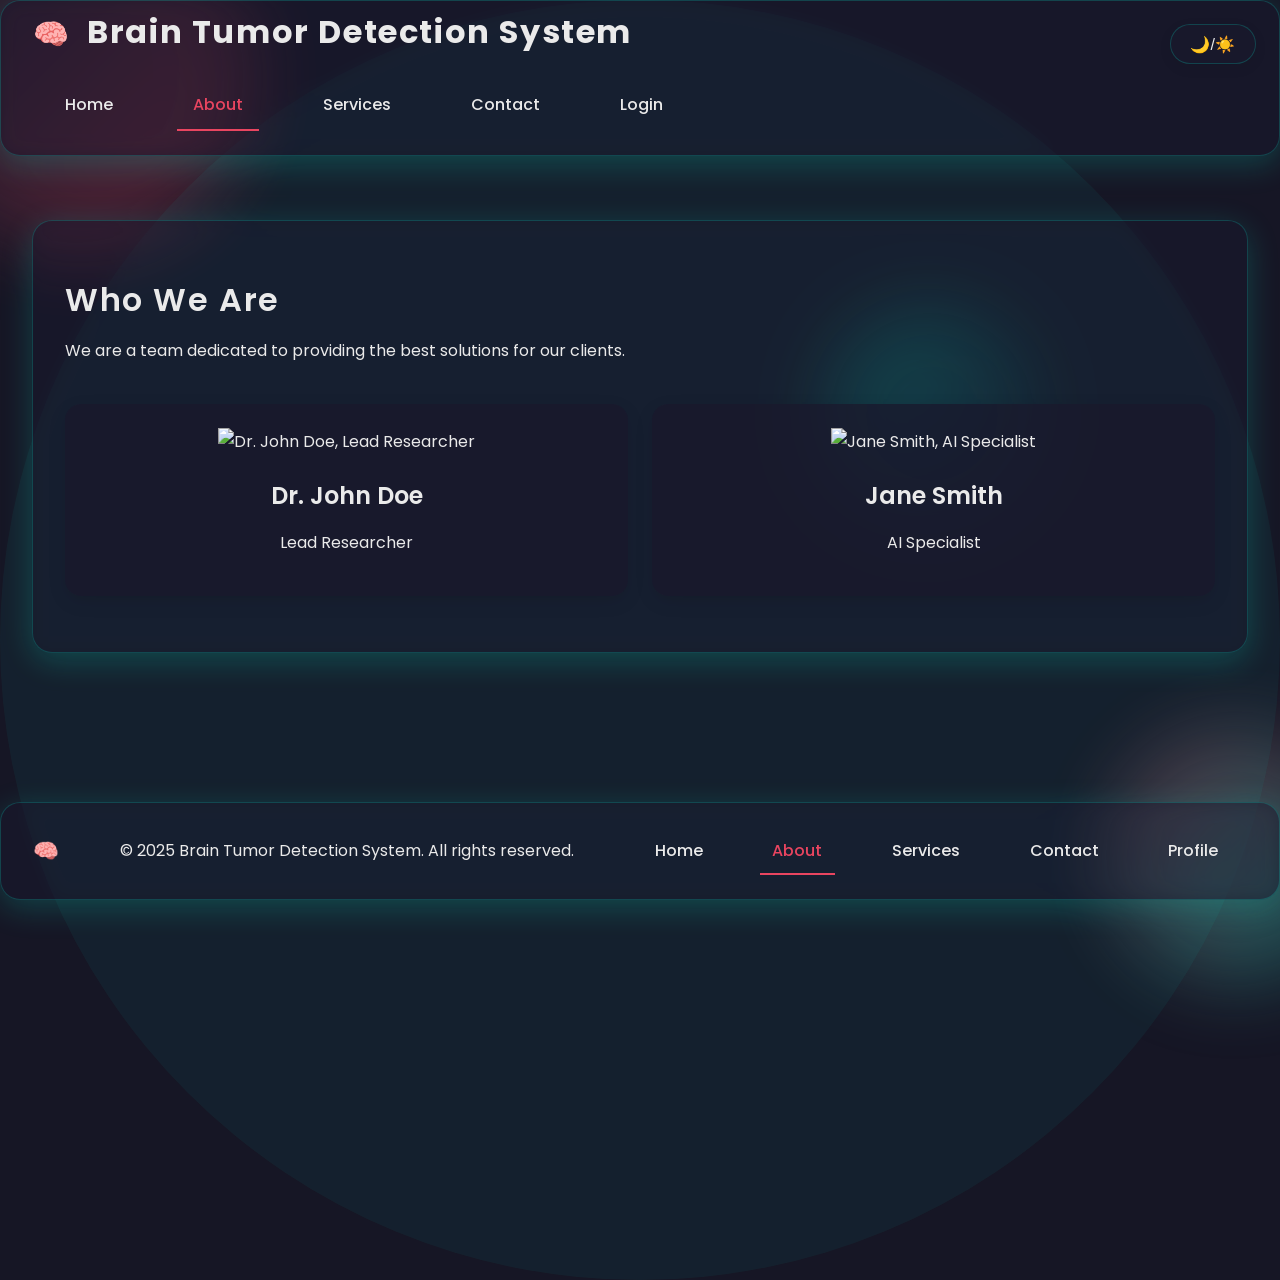
==== frontend/about.html @ e568e29d "Refactor HTML meta tags for consistency and update styles for improved UI/UX" ====
<!DOCTYPE html>
<html lang="en">
<head>
    <meta charset="UTF-8">
    <meta name="theme-color" content="#161625">
    <meta name="viewport" content="width=device-width, initial-scale=1.0">
    <link rel="preconnect" href="https://fonts.googleapis.com">
    <link rel="preconnect" href="https://fonts.gstatic.com" crossorigin>
    <link href="https://fonts.googleapis.com/css2?family=Poppins:wght@300;400;500;600;700&display=swap" rel="stylesheet">
    <title>About Us</title>
    <link rel="stylesheet" href="styles.css">
    <script src="script.js" defer></script>
</head>
<body class="animated-bg">
    <div class="bg-blob bg-blob1"></div>
    <div class="bg-blob bg-blob2"></div>
    <div class="bg-blob bg-blob3"></div>
    <button class="theme-switch" onclick="toggleTheme()" aria-label="Toggle dark/light mode">🌙/☀️</button>
    <svg class="decorative-svg decorative-svg-about" viewBox="0 0 180 180" aria-hidden="true"><circle fill="#007BFF" fill-opacity="0.12" cx="90" cy="90" r="90"/></svg>
    <header class="main-header glass-card">
        <div class="header-content">
            <h1><span class="logo-icon" aria-label="logo">🧠</span> Brain Tumor Detection System</h1>
            <nav class="main-nav" aria-label="Main navigation">
                <a href="index.html">Home</a>
                <a href="about.html" class="active">About</a>
                <a href="services.html">Services</a>
                <a href="contact.html">Contact</a>
                <a href="login.html">Login</a>
            </nav>
        </div>
    </header>
    <main>
        <section class="about-section glass-card" id="about">
            <h2>Who We Are</h2>
            <p>We are a team dedicated to providing the best solutions for our clients.</p>
            <div class="team">
                <div class="card">
                    <img src="https://images.unsplash.com/photo-1511367461989-f85a21fda167?auto=format&fit=facearea&w=150&h=150&q=80" alt="Dr. John Doe, Lead Researcher">
                    <h3>Dr. John Doe</h3>
                    <p>Lead Researcher</p>
                </div>
                <div class="card">
                    <img src="https://images.unsplash.com/photo-1508214751196-bcfd4ca60f91?auto=format&fit=facearea&w=150&h=150&q=80" alt="Jane Smith, AI Specialist">
                    <h3>Jane Smith</h3>
                    <p>AI Specialist</p>
                </div>
            </div>
        </section>
    </main>
    <footer class="main-footer glass-card">
        <div class="footer-content">
            <span class="footer-logo" aria-label="logo">🧠</span>
            <span>&copy; 2025 Brain Tumor Detection System. All rights reserved.</span>
            <nav class="footer-nav" aria-label="Footer navigation">
                <a href="index.html">Home</a>
                <a href="about.html" class="active">About</a>
                <a href="services.html">Services</a>
                <a href="contact.html">Contact</a>
                <a href="profile.html">Profile</a>
            </nav>
        </div>
    </footer>
</body>
</html>
---- frontend/styles.css ----
@import url('https://fonts.googleapis.com/css2?family=Poppins:wght@300;400;500;600;700&display=swap');

/* Modern Color Scheme */
:root {
    /* Dark Theme */
    --primary-color-dark: #1A1A2E; /* Deep, dark blue */
    --secondary-color-dark: #E94560; /* Vibrant pink/red */
    --accent-color-dark: #00F5D4; /* Bright turquoise/cyan */
    --background-color-dark: #161625; /* Slightly lighter dark blue */
    --text-color-dark: #EAEAEA; /* Soft white */
    --card-bg-dark: rgba(26, 26, 46, 0.8);
    --glass-bg-dark: rgba(26, 26, 46, 0.6);
    --glass-border-dark: rgba(0, 245, 212, 0.2);
    --hover-color-dark: #F87272; /* Lighter pink for hover */

    /* Light Theme */
    --primary-color-light: #FFFFFF;
    --secondary-color-light: #E94560; /* Vibrant pink/red (from dark theme) */
    --accent-color-light: #4A90E2; /* Friendly blue */
    --background-color-light: #F0F2F5; /* Cool light gray */
    --text-color-light: #333333; /* Dark gray for text */
    --card-bg-light: rgba(255, 255, 255, 0.9);
    --glass-bg-light: rgba(240, 242, 245, 0.75);
    --glass-border-light: rgba(74, 144, 226, 0.3);
    --hover-color-light: #F87272; /* Lighter pink for hover */

    /* Global */
    --font-family: 'Poppins', Arial, sans-serif;
    --line-height-base: 1.7;
    --letter-spacing-heading: 0.05em;

    /* Apply Dark Theme by Default */
    --primary-color: var(--primary-color-dark);
    --secondary-color: var(--secondary-color-dark);
    --accent-color: var(--accent-color-dark);
    --background-color: var(--background-color-dark);
    --text-color: var(--text-color-dark);
    --text-color-muted: #909db0; /* Muted text for placeholders, etc. */
    --card-bg: var(--card-bg-dark);
    --glass-bg: var(--glass-bg-dark);
    --glass-border: var(--glass-border-dark);
    --hover-color: var(--hover-color-dark);
}

:root.light-theme {
    --primary-color: var(--primary-color-light);
    --secondary-color: var(--secondary-color-light);
    --accent-color: var(--accent-color-light);
    --background-color: var(--background-color-light);
    --text-color: var(--text-color-light);
    --text-color-muted: #5a677a; /* Muted text for light theme */
    --card-bg: var(--card-bg-light);
    --glass-bg: var(--glass-bg-light);
    --glass-border: var(--glass-border-light);
    --hover-color: var(--hover-color-light);
}

body.theme-toggle {
    transition: background-color 0.3s, color 0.3s;
}

/* General Styles */
body {
    font-family: var(--font-family);
    margin: 0;
    padding: 0;
    background-color: var(--background-color);
    color: var(--text-color);
    line-height: var(--line-height-base);
    font-size: 16px; /* Base font size */
    --global-spacing-unit: 1rem; /* Base unit for spacing */
    animation: fadeInPage 0.8s ease-out forwards;
    display: flex;
    flex-direction: column;
    height: 100vh;
    overflow: hidden;
}

@keyframes fadeInPage {
    from { opacity: 0; transform: translateY(-10px); }
    to { opacity: 1; transform: translateY(0); }
}

/* Typographic Scale */
h1, .h1 {
    font-size: 2.5rem; /* Was 2rem or 2.5rem */
    font-weight: 700;
    letter-spacing: var(--letter-spacing-heading);
    margin-bottom: 1rem;
    line-height: 1.2;
}

h2, .h2 {
    font-size: 2rem; /* Was 1.5rem in media query */
    font-weight: 600;
    letter-spacing: var(--letter-spacing-heading);
    margin-bottom: 0.75rem;
    line-height: 1.3;
}

h3, .h3 {
    font-size: 1.5rem;
    font-weight: 600;
    margin-bottom: 0.5rem;
    line-height: 1.4;
}

p, .p {
    font-size: 1rem;
    margin-bottom: 1rem;
}

a, .a {
    color: var(--secondary-color);
    text-decoration: none;
    transition: color 0.3s ease;
}

a:hover, .a:hover {
    color: var(--accent-color);
}


header {
    background-color: transparent; /* Make header transparent, rely on main-header */
    color: var(--text-color);
    padding: 0; /* Remove padding, handled by main-header */
    text-align: center;
    box-shadow: none; /* Remove shadow, handled by main-header */
}

header h1 { /* This might be for old header structure, review if needed */
    margin: 0;
    font-size: 2rem; /* Adjusted in h1 styles */
}

nav { /* This might be for old nav structure, review if needed */
    margin: 1rem 0;
}

nav a { /* This might be for old nav structure, review if needed */
    color: var(--text-color); /* Will be overridden by .main-nav a */
    text-decoration: none;
    margin: 0 1rem;
    font-weight: bold; /* Adjusted in .main-nav a */
    transition: color 0.3s;
}

nav a:hover { /* This might be for old nav structure, review if needed */
    color: var(--secondary-color); /* Will be overridden by .main-nav a:hover */
}

main {
    flex-grow: 1;
    overflow-y: auto;
    padding: calc(var(--global-spacing-unit) * 2);
    max-width: 1300px;
    margin: 0 auto;
    width: 100%;
    box-sizing: border-box;
    -ms-overflow-style: none;  /* IE and Edge */
    scrollbar-width: none;  /* Firefox */
}

main::-webkit-scrollbar {
    display: none;
}

footer {
    background-color: transparent; /* Make footer transparent, rely on main-footer */
    color: var(--text-color);
    text-align: center;
    padding: 0; /* Remove padding, handled by main-footer */
    position: relative;
    bottom: 0;
    width: 100%;
}

/* Responsive Layout - Typographic Adjustments & More */
@media (max-width: 768px) {
    h1, .h1 {
        font-size: 2rem; /* Base h1 for tablets/general small screens */
    }
    h2, .h2 {
        font-size: 1.75rem; /* Base h2 for tablets */
    }
    h3, .h3 {
        font-size: 1.375rem; /* Base h3 for tablets */
    }
    main {
        padding: calc(var(--global-spacing-unit) * 1.5); /* Adjusted mobile padding */
    }
    nav a { /* Old nav, if any */
        margin: 0 0.5rem;
    }

    /* Header and Nav */
    .main-header .header-content {
        flex-direction: column; /* Stack logo/title and nav */
        align-items: center; /* Center items */
        gap: var(--global-spacing-unit);
    }
    .main-nav {
        width: 100%;
        justify-content: center; /* Center nav items */
        gap: var(--global-spacing-unit) * 0.5; /* Smaller gap for nav items */
    }
    .main-nav a {
        padding: 0.7rem 1rem; /* Ensure good touch targets */
    }

    /* Features Section - 2 columns for tablets */
    .features .feature {
        flex-basis: calc(50% - (var(--global-spacing-unit) * 1.5)); /* 2 columns, accounting for gap */
        min-width: 0; /* Reset min-width if previously set */
    }

    /* Footer */
    .main-footer .footer-content {
        flex-direction: column; /* Stack logo/text and nav */
        align-items: center; /* Center items */
        gap: var(--global-spacing-unit);
    }
    .footer-nav {
        width: 100%;
        justify-content: center; /* Center nav items */
        gap: var(--global-spacing-unit) * 0.5;
    }
     .footer-nav a {
        padding: 0.5rem 0.8rem; /* Ensure good touch targets */
    }

    /* Team section cards - already stack at 768px due to flex properties, this is fine */
    /* Glass card padding already adjusted in this query */
}

/* Smaller Mobile Breakpoint */
@media (max-width: 520px) {
    .main-header .header-content h1 { /* Site title */
        font-size: 1.5rem; /* Smaller site title */
        text-align: center;
    }
     .main-header .header-content .logo-icon {
        font-size: 1.6rem;
        margin-right: 0.3rem;
    }
    .main-nav a {
        padding: 0.6rem 0.8rem; /* Adjust padding for very small screens */
        font-size: 0.9rem; /* Slightly smaller font for nav links */
    }

    .hero-section h1 {
        font-size: 1.8rem; /* Adjust hero title */
    }
    .hero-section p {
        font-size: 0.95rem; /* Adjust hero paragraph */
    }
    .hero-section .cta-button {
        padding: 10px 18px;
        font-size: 0.9rem;
    }

    /* Features Section - 1 column for mobile */
    .features .feature {
        flex-basis: 100%; /* Single column */
    }
    .feature p { /* Feature card paragraph text */
        font-size: 0.9rem;
    }


    /* Form Group - already handles stacking via flex-direction: column by default */
    /* and min-width: 576px for row. This breakpoint is smaller than 576px, so stacking is active. */
    /* We can ensure labels are fully on top if not already */
    .form-group label {
        min-width: auto; /* Reset min-width from wider screens */
        text-align: left; /* Align label to the left */
        margin-right: 0; /* Remove right margin */
        margin-bottom: calc(var(--global-spacing-unit) * 0.3); /* Space between label and input */
    }
    .form-group input, .form-group textarea {
        width: 100%; /* Ensure inputs take full width */
    }


    /* Profile Page */
    .profile-settings .setting-item,
    .team .card { /* If team card structure is similar or needs stacking */
        flex-direction: column; /* Stack items in setting or team cards */
        align-items: flex-start; /* Align items to the start */
        gap: calc(var(--global-spacing-unit) * 0.5);
    }
    .profile-settings .setting-item .control-placeholder {
        margin-top: calc(var(--global-spacing-unit) * 0.5);
        text-align: left; /* Align placeholder text to left */
        width: 100%; /* Allow placeholder to take full width if needed */
    }
    .profile-settings button[disabled] { /* Ensure button is full width or appropriately styled */
        width: 100%;
    }
    .avatar-placeholder {
        width: 100px;
        height: 100px;
        font-size: 3rem;
    }
    .user-info h2 {
        font-size: 1.3rem;
    }

    /* Dashboard Page */
    .image-upload-area {
        padding: var(--global-spacing-unit);
    }
    .image-upload-area .upload-icon {
        font-size: 2.5rem;
    }
    .image-upload-area p {
        font-size: 0.9rem; /* Smaller text in drop zone */
    }
    .image-upload-area .browse-button {
        padding: 0.5rem 1rem;
        font-size: 0.85rem;
    }
    #dashboard h1 { /* Dashboard title */
        font-size: 1.8rem;
    }

    /* General Card Padding */
    .glass-card, .card { /* Reduce padding for all cards on very small screens */
        padding: var(--global-spacing-unit);
    }
}

/* Buttons */
button, .cta-button {
    background-color: var(--secondary-color);
    color: var(--primary-color-light); /* Text color for buttons, assuming light text on dark/accent bg */
    padding: 12px 24px; /* Increased padding */
    border: none;
    border-radius: 8px; /* Slightly more rounded */
    cursor: pointer;
    font-size: 1rem;
    font-weight: 600; /* Poppins regular is 400, medium 500, semibold 600 */
    letter-spacing: 0.025em; /* Adjusted letter spacing */
    transition: background-color 0.3s, transform 0.2s;
    box-shadow: 0 4px 15px rgba(0,0,0,0.1); /* Softer shadow */
    position: relative;
    overflow: hidden;
}

/* Removing the old ::after shine effect for now, can be redesigned if needed */
/*
.cta-button::after, button::after {
    content: '';
    position: absolute;
    left: -75%;
    top: 0;
    width: 50%;
    height: 100%;
    background: linear-gradient(120deg, rgba(255,255,255,0.3), rgba(255,255,255,0));
    transform: skewX(-20deg);
    transition: left 0.5s;
}

.cta-button:hover::after, button:hover::after {
    left: 120%;
}
*/

button:hover, .cta-button:hover {
    background-color: var(--hover-color); /* Use new hover variable */
    color: var(--text-color-dark); /* Ensure text is readable on hover */
    transform: translateY(-3px) scale(1.03); /* Enhanced lift and slight scale */
    box-shadow: 0 6px 20px rgba(0,0,0,0.12); /* More noticeable shadow */
}

button:active, .cta-button:active {
    transform: translateY(-1px) scale(0.98); /* Press down effect with slight shrink */
    box-shadow: 0 2px 10px rgba(0,0,0,0.15); /* Adjusted shadow for active state */
    background-color: var(--secondary-color); /* Ensure it doesn't stay in hover-color */
}


/* Cards */
.card {
    background-color: var(--card-bg);
    border-radius: 12px; /* Slightly more rounded */
    box-shadow: 0 6px 12px rgba(0, 0, 0, 0.1); /* Adjusted shadow */
    padding: calc(var(--global-spacing-unit) * 1.5); /* Use spacing unit */
    margin: calc(var(--global-spacing-unit) * 1.5) 0; /* Use spacing unit */
    transition: transform 0.3s ease, box-shadow 0.3s ease;
    color: var(--text-color);
}

.card:hover {
    transform: translateY(-8px); /* Slightly less lift */
    box-shadow: 0 10px 20px rgba(0, 0, 0, 0.15); /* Enhanced shadow on hover */
}

/* Advanced Glassmorphism Card */
.glass-card {
    background: var(--glass-bg);
    box-shadow: 0 8px 32px 0 var(--glass-border); /* Use variable for shadow color consistency */
    backdrop-filter: blur(10px); /* Increased blur */
    -webkit-backdrop-filter: blur(10px);
    border-radius: 20px; /* Keep rounded */
    border: 1px solid var(--glass-border);
    padding: calc(var(--global-spacing-unit) * 2); /* Use spacing unit */
    margin: calc(var(--global-spacing-unit) * 2) 0; /* Use spacing unit */
    transition: transform 0.3s ease, box-shadow 0.3s ease;
}

.glass-card:hover {
    transform: translateY(-8px) scale(1.01); /* Slightly less scale */
    box-shadow: 0 12px 40px 0 var(--glass-border); /* Enhanced shadow on hover */
}

/* Forms */
form {
    display: flex;
    flex-direction: column;
    gap: 1.25rem; /* Increased gap */
}

form input, form textarea { /* Combined input and textarea */
    padding: 0.9rem 1rem; /* Adjusted padding */
    border: 1px solid var(--glass-border); /* Use glass border for consistency */
    border-radius: 8px; /* Consistent border-radius */
    font-size: 1rem;
    background-color: var(--glass-bg); /* Use glass bg for inputs */
    color: var(--text-color);
    font-family: var(--font-family); /* Ensure form elements use Poppins */
}

form input:focus, form textarea:focus {
    outline: none;
    border-color: var(--secondary-color); /* Accent color border */
    box-shadow: 0 0 0 3px rgba(var(--rgb-secondary-color-dark), 0.3); /* Use RGB if secondary is hex, e.g., for #20C997 -> 32, 201, 151 */
    /* Assuming --secondary-color-dark is #20C997, its RGB is 32, 201, 151 */
    /* If you have --secondary-color-dark-rgb: 32, 201, 151; then use: */
    /* box-shadow: 0 0 0 3px rgba(var(--secondary-color-dark-rgb), 0.3); */
    /* For now, I'll use a placeholder if direct RGB from hex is not possible in pure CSS vars for rgba() alpha */
    /* Let's use a slightly desaturated version of secondary or a fixed color for simplicity if above is an issue */
    box-shadow: 0 0 8px rgba(32, 201, 151, 0.3); /* Teal glow */
}

form button { /* Style form buttons like other buttons */
    background-color: var(--secondary-color);
    color: var(--primary-color-light);
    font-weight: 600;
    padding: 12px 24px;
    border: none;
    border-radius: 8px;
    cursor: pointer;
    transition: background-color 0.3s, transform 0.2s;
}

form button:hover {
    background-color: var(--hover-color);
    color: var(--text-color-dark);
    transform: translateY(-2px);
}

/* Align form-group label and input horizontally */
.form-group {
    display: flex;
    flex-direction: column; /* Stack label and input on small screens */
    align-items: flex-start; /* Align items to the start */
    gap: calc(var(--global-spacing-unit) * 0.5); /* Use spacing unit */
}

.form-group label {
    /* min-width: 100px; */ /* Remove fixed width */
    text-align: left; /* Align text to left */
    /* margin-right: 10px; */ /* Remove margin */
    font-weight: 500;
}

.form-group input {
    flex: 1;
    width: 100%; /* Make input take full width */
    box-sizing: border-box; /* Include padding and border in the element's total width and height */
}

@media (min-width: 576px) { /* Apply horizontal layout for larger screens */
    .form-group {
        flex-direction: row;
        align-items: center;
        gap: var(--global-spacing-unit); /* Use spacing unit */
    }

    .form-group label {
        min-width: 120px; /* Adjust as needed */
        text-align: right;
        margin-right: 0; /* Remove as gap property is used */
    }

    .form-group input {
        width: auto; /* Reset width to allow flex to work */
    }
}


/* Hero Section */
.hero-section {
    text-align: center;
    padding: calc(var(--global-spacing-unit) * 3) calc(var(--global-spacing-unit) * 1.5); /* Use spacing unit */
    /* background: linear-gradient(135deg, var(--primary-color), var(--secondary-color)); */ /* Keep or remove if glass is preferred */
    /* color: var(--text-color); */ /* Already set by glass-card if used */
    border-radius: 20px; /* Match glass-card if this is also a glass-card */
}

.hero-section h1 {
    /* font-size: 2.5rem; */ /* Handled by global h1 */
    margin-bottom: 1rem; /* Adjusted margin */
    position: relative;
    z-index: 1;
    display: inline-block;
    padding-bottom: 0.3em;
}

.hero-section h1::after { /* Simpler underline, using accent color */
    content: '';
    display: block;
    width: 70%; /* Wider underline */
    height: 4px;
    background: var(--secondary-color); /* Use secondary for pop */
    border-radius: 2px;
    margin: 0.4em auto 0 auto; /* Adjusted margin */
}

.hero-section p {
    font-size: 1.125rem; /* Slightly adjusted size */
    margin-bottom: 2rem; /* Increased margin */
    max-width: 600px; /* Constrain width for readability */
    margin-left: auto;
    margin-right: auto;
}

/* Features Section */
.features {
    display: flex;
    flex-wrap: wrap;
    justify-content: center; /* Center features */
    gap: calc(var(--global-spacing-unit) * 1.5); /* Use spacing unit */
    z-index: 1;
}

.feature { /* Assuming .feature items are .glass-card or similar */
    flex: 1 1 calc(33.333% - 3rem); /* Adjust basis for gap */
    min-width: 280px; /* Minimum width for features */
    text-align: center;
    /* padding: 20px; */ /* Handled by .glass-card */
    /* background-color: var(--card-bg); */ /* Handled by .glass-card */
    /* border-radius: 10px; */ /* Handled by .glass-card */
    /* box-shadow: 0 4px 8px rgba(0, 0, 0, 0.18); */ /* Handled by .glass-card */
    /* transition: transform 0.3s, background 0.3s, color 0.3s; */ /* Handled by .glass-card */
    /* color: var(--text-color); */ /* Handled by .glass-card */
    /* border: 1px solid var(--glass-border); */ /* Handled by .glass-card */
}

.feature img {
    max-width: 100%;
    height: auto;
    margin-bottom: 1.5rem; /* Adjusted margin */
    border-radius: 10px;
    box-shadow: 0 4px 12px rgba(0,0,0,0.10); /* Slightly enhanced shadow */
}

.feature h2, .feature h3 { /* Ensure heading colors are correct within features */
    color: var(--text-color) !important; /* Override if necessary, or ensure specificity */
    margin-top: 0.5rem;
}

.feature p {
    color: var(--text-color) !important; /* Override if necessary */
    font-size: 0.95rem; /* Slightly smaller text for feature cards */
}

/* Remove redundant styling if .feature elements are always .glass-card */
/*
.features .feature {
    background: var(--glass-bg) !important;
    color: var(--text-color) !important;
    border: 1px solid var(--glass-border) !important;
}

body.light-theme .features .feature {
    background: var(--glass-bg);
    color: var(--text-color);
    border: 1px solid var(--glass-border);
}
*/

/* Animated Gradient Background */
body.animated-bg {
    position: relative;
    background-color: var(--background-color) !important; /* Ensure it uses the new variable */
    transition: background-color 0.3s;
}

.animated-bg .bg-blob {
    position: absolute;
    border-radius: 50%;
    opacity: 0.35; /* Slightly more visible */
    filter: blur(40px); /* More blur */
    animation: blobMove 20s ease-in-out infinite alternate;
    pointer-events: none;
    z-index: -1; /* Ensure blobs are behind content */
}

/* Adjusted blob colors to match new palette */
.bg-blob1 {
    width: 350px; height: 350px;
    background: linear-gradient(135deg, var(--primary-color-dark) 0%, var(--secondary-color-dark) 100%);
    top: -100px; left: -100px;
    animation-delay: 0s;
}
.bg-blob2 {
    width: 250px; height: 250px;
    background: linear-gradient(135deg, var(--secondary-color-dark) 0%, var(--accent-color-dark) 100%);
    bottom: -80px; right: -80px;
    animation-delay: 7s;
}
.bg-blob3 {
    width: 200px; height: 200px;
    background: linear-gradient(135deg, var(--accent-color-dark) 0%, var(--primary-color-dark) 100%);
    top: 35%; left: 65%;
    animation-delay: 14s;
}

/* Light theme blobs */
:root.light-theme .bg-blob1 {
    background: linear-gradient(135deg, var(--secondary-color-light) 0%, var(--accent-color-light) 100%);
}
:root.light-theme .bg-blob2 {
    background: linear-gradient(135deg, var(--accent-color-light) 0%, #d0e0f0 100%); /* Adding a very light blue */
}
:root.light-theme .bg-blob3 {
    background: linear-gradient(135deg, #d0e0f0 0%, var(--secondary-color-light) 100%);
}


@keyframes blobMove {
    0%   { transform: scale(1) translate(0, 0) rotate(0deg); }
    33%  { transform: scale(1.1, 0.9) translate(40px, -30px) rotate(120deg); }
    66%  { transform: scale(0.9, 1.1) translate(-30px, 40px) rotate(240deg); }
    100% { transform: scale(1) translate(0, 0) rotate(360deg); }
}

/* body.animated-bg.light-theme is handled by :root.light-theme .bg-blob rules */


@keyframes gradientMove { /* This seems unused, remove if not needed */
    0% {background-position: 0% 50%;}
    50% {background-position: 100% 50%;}
    100% {background-position: 0% 50%;}
}

/* Decorative SVG Shapes */
/* Re-evaluate if these are still needed with new blob styles */
/* If kept, ensure colors match new palette */
.decorative-svg {
    position: absolute;
    z-index: -1; /* Ensure they are behind content like blobs */
    pointer-events: none;
    opacity: 0.5; /* Adjust opacity as needed */
}
/* Example: Update one SVG's fill. Repeat for others if kept. */
.decorative-svg-home circle {
    fill: var(--secondary-color); /* Use new color variable */
    fill-opacity: 0.1; /* Adjust opacity */
}
.decorative-svg-about circle { /* Assuming it's a circle too */
    fill: var(--accent-color);
    fill-opacity: 0.1;
}
.decorative-svg-contact circle {
    fill: var(--primary-color); /* Or a different accent */
    fill-opacity: 0.08;
}
/* ... and so on for other SVGs ... */

/* Team Section Cards */
.team {
    display: flex;
    gap: calc(var(--global-spacing-unit) * 1.5); /* Use spacing unit */
    justify-content: center;
    flex-wrap: wrap;
}

.team .card { /* Assuming these are standard cards, not glass */
    background: var(--card-bg);
    box-shadow: 0 6px 18px rgba(0,0,0,0.1); /* Adjusted shadow */
    border-radius: 16px;
    padding: 1.5rem;
    text-align: center;
    transition: transform 0.3s ease, box-shadow 0.3s ease;
    color: var(--text-color);
    flex: 1 1 300px; /* Flex properties for responsiveness */
}

.team .card:hover {
    transform: scale(1.03) translateY(-5px); /* Adjusted hover effect */
    box-shadow: 0 10px 24px rgba(0,0,0,0.15);
}

/* Responsive Glass Cards - Adjustments */
@media (max-width: 768px) {
    .team { /* This rule for team stacking is fine as is */
        flex-direction: column;
        gap: var(--global-spacing-unit);
    }
    .glass-card { /* This rule for glass-card padding is also fine for 768px */
        padding: calc(var(--global-spacing-unit) * 1.5);
        margin: var(--global-spacing-unit) 0;
    }
    /* The main header/footer flex-direction changes are moved into the new 768px block above for consolidation */
}

/* Advanced Header and Footer Styles */
.main-header {
    margin: 0 auto;
    padding: calc(var(--global-spacing-unit) * 0.75) calc(var(--global-spacing-unit) * 2);
    background: var(--glass-bg);
    position: relative;
    z-index: 10;
    max-width: 1300px;
    color: var(--text-color);
    width: 100%;
    box-sizing: border-box;
    flex-shrink: 0;
}
.header-content {
    display: flex;
    align-items: center;
    justify-content: space-between;
    flex-wrap: wrap;
    gap: var(--global-spacing-unit); /* Use spacing unit */
}
.logo-icon {
    font-size: 1.8rem; /* Slightly smaller logo icon */
    margin-right: 0.5rem;
    vertical-align: middle;
    color: var(--secondary-color); /* Color the icon */
}
.main-nav {
    display: flex;
    gap: var(--global-spacing-unit); /* Use spacing unit */
    background: transparent; /* Remove specific background, rely on header's glass */
    padding: 0; /* Remove padding, spacing handled by gap */
    border-radius: 12px;
    box-shadow: none; /* Remove shadow, rely on header's shadow */
}
.main-nav a {
    color: var(--text-color); /* Use main text color, secondary for active/hover */
    font-weight: 500; /* Poppins medium */
    text-decoration: none;
    padding: 0.5rem 1rem; /* Adjusted padding */
    border-radius: 8px; /* Consistent border-radius */
    transition: background-color 0.25s ease, color 0.25s ease;
}
.main-nav a {
    position: relative; /* For underline pseudo-element */
}

.main-nav a::after {
    content: '';
    position: absolute;
    width: 0;
    height: 2px;
    bottom: -4px; /* Position the underline below the link */
    left: 50%;
    background-color: var(--secondary-color);
    transition: width 0.3s ease-out, left 0.3s ease-out;
}

.main-nav a:hover::after, .main-nav a.active::after {
    width: 100%;
    left: 0;
}

.main-nav a:hover, .main-nav a.active {
    color: var(--secondary-color); /* Emphasize text color on hover/active */
    background-color: transparent; /* Remove background color change if underline is preferred */
}

/* Ensure .active class also gets the text color emphasis if not hovering */
.main-nav a.active {
    color: var(--secondary-color);
}

.main-footer {
    margin: 0 auto;
    padding: calc(var(--global-spacing-unit) * 0.75) calc(var(--global-spacing-unit) * 2);
    background: var(--glass-bg);
    max-width: 1300px;
    position: relative;
    z-index: 10;
    color: var(--text-color);
    width: 100%;
    box-sizing: border-box;
    flex-shrink: 0;
}
.footer-content {
    display: flex;
    align-items: center;
    justify-content: space-between;
    flex-wrap: wrap;
    gap: var(--global-spacing-unit); /* Use spacing unit */
}
.footer-logo {
    font-size: 1.3rem; /* Slightly smaller footer logo */
    margin-right: 0.5rem;
    color: var(--secondary-color); /* Color the icon */
}
.footer-nav {
    display: flex;
    gap: calc(var(--global-spacing-unit) * 0.75); /* Use spacing unit */
}
.footer-nav a {
    color: var(--text-color);
    text-decoration: none;
    font-weight: 500;
    padding: 0.4rem 0.8rem; /* Adjusted padding */
    border-radius: 8px;
    transition: background-color 0.25s ease, color 0.25s ease;
}
.footer-nav a {
    position: relative;
}

.footer-nav a::after {
    content: '';
    position: absolute;
    width: 0;
    height: 2px;
    bottom: -4px;
    left: 50%;
    background-color: var(--secondary-color);
    transition: width 0.3s ease-out, left 0.3s ease-out;
}

.footer-nav a:hover::after, .footer-nav a.active::after {
    width: 100%;
    left: 0;
}

.footer-nav a:hover, .footer-nav a.active {
    color: var(--secondary-color);
    background-color: transparent;
}

.footer-nav a.active {
    color: var(--secondary-color);
}

/* Remove this specific media query block as its contents have been merged into the more comprehensive ones above or are already covered */
/* @media (max-width: 768px) { */
    /* .main-header, .main-footer { */
        /* margin-left: var(--global-spacing-unit); */
        /* margin-right: var(--global-spacing-unit); */
        /* padding-left: var(--global-spacing-unit); */
        /* padding-right: var(--global-spacing-unit); */
    /* } */
    /* .header-content { ... } */ /* Merged into the new 768px block */
    /* .footer-content { ... } */ /* Merged into the new 768px block */
    /* .main-nav, .footer-nav { ... } */ /* Merged into the new 768px block */
    /* .main-nav a, .footer-nav a { ... } */ /* Merged into the new 768px block */
/* } */

/* Theme Switch */
.theme-switch {
    position: fixed;
    top: 1.5rem; /* Adjusted position */
    right: 1.5rem;
    z-index: 1000;
    background: var(--glass-bg);
    border: 1px solid var(--glass-border);
    border-radius: 50px; /* Make it a pill shape */
    padding: 0.6rem 1.2rem; /* Adjusted padding */
    cursor: pointer;
    color: var(--text-color);
    font-weight: 500; /* Medium weight */
    box-shadow: 0 4px 12px rgba(0,0,0,0.1); /* Softer shadow */
    transition: background-color 0.3s, color 0.3s, transform 0.2s;
}
.theme-switch:hover {
    transform: scale(1.05); /* Slight scale on hover */
}


/* Toast Notification */
#toast-notification {
    font-family: var(--font-family);
    pointer-events: none;
    opacity: 0;
    transition: opacity 0.3s;
}

/* Scroll-based Animations */
.section-fade-in-up {
    opacity: 0;
    transform: translateY(30px); /* Increased from 20px for more noticeable effect */
    transition: opacity 0.7s ease-out, transform 0.7s ease-out;
}

.section-fade-in-up.is-visible {
    opacity: 1;
    transform: translateY(0);
}

/* CSS Loader for Dashboard */
.loader {
    border: 5px solid var(--card-bg-light); /* Lighter border for the track */
    border-top: 5px solid var(--secondary-color); /* Accent color for the spinner */
    border-radius: 50%;
    width: 50px;  /* Increased size */
    height: 50px; /* Increased size */
    animation: spin 1.2s linear infinite; /* Slightly slower spin */
    margin: 25px auto; /* Adjusted margin */
}

@keyframes spin {
    0% { transform: rotate(0deg); }
    100% { transform: rotate(360deg); }
}

/* Dashboard Image Upload Area Styles */
.image-upload-area {
    border: 2px dashed var(--glass-border);
    border-radius: 12px;
    padding: calc(var(--global-spacing-unit) * 2);
    text-align: center;
    background-color: rgba(var(--primary-color-dark), 0.05); /* Subtle background tint */
    cursor: pointer;
    transition: border-color 0.3s ease, background-color 0.3s ease;
    margin-bottom: calc(var(--global-spacing-unit) * 1.5);
}

:root.light-theme .image-upload-area {
    background-color: rgba(var(--primary-color-light), 0.5); /* Adjust for light theme if needed */
    border-color: var(--accent-color-light);
}

.image-upload-area:hover, .image-upload-area.drag-over {
    border-color: var(--secondary-color);
    background-color: rgba(var(--secondary-color-dark), 0.1);
}

:root.light-theme .image-upload-area:hover, :root.light-theme .image-upload-area.drag-over {
    border-color: var(--secondary-color-light);
    background-color: rgba(var(--secondary-color-light), 0.08);
}

.image-upload-area .upload-icon {
    font-size: 3rem;
    display: block;
    margin-bottom: var(--global-spacing-unit);
    color: var(--secondary-color);
}

.image-upload-area p {
    margin-bottom: var(--global-spacing-unit);
    color: var(--text-color-muted);
}

.image-upload-area .browse-button {
    display: inline-block; /* To allow margin auto if needed, or just for consistency */
    padding: 0.6rem 1.2rem; /* Slightly smaller than main CTA */
    font-size: 0.9rem;
}

.upload-error {
    color: #ff6f61; /* Error red */
    font-weight: 500;
    margin-top: var(--global-spacing-unit);
    font-size: 0.9rem;
}

/* Profile Page Specific Styles */
/* Ensure this is not duplicated if already present */
.profile-container {
    padding: calc(var(--global-spacing-unit) * 2);
}

.profile-header {
    text-align: center;
    margin-bottom: calc(var(--global-spacing-unit) * 2);
}

.avatar-placeholder {
    width: 120px;
    height: 120px;
    background-color: var(--accent-color); /* Using accent color for a bit more pop */
    border-radius: 50%;
    margin: 0 auto calc(var(--global-spacing-unit) * 1.5) auto;
    display: flex;
    align-items: center;
    justify-content: center;
    font-size: 4rem; /* Larger for a placeholder icon */
    color: var(--primary-color); /* Text color that contrasts with accent */
    box-shadow: 0 4px 12px rgba(0,0,0,0.1);
}

.user-info h2 {
    margin-bottom: calc(var(--global-spacing-unit) * 0.5);
    color: var(--text-color);
    font-weight: 600;
}

.user-info p {
    margin-bottom: calc(var(--global-spacing-unit) * 0.25);
    color: var(--text-color-muted);
    font-size: 0.95rem;
}

.profile-settings, .activity-log {
    margin-top: calc(var(--global-spacing-unit) * 2.5);
    padding-top: calc(var(--global-spacing-unit) * 1.5);
    border-top: 1px solid var(--glass-border);
}

.profile-settings h3, .activity-log h3 {
    margin-bottom: calc(var(--global-spacing-unit) * 1.5);
    color: var(--secondary-color);
    font-weight: 600;
}

.setting-item {
    display: flex;
    justify-content: space-between;
    align-items: center;
    padding: var(--global-spacing-unit) 0;
    border-bottom: 1px solid var(--glass-border);
    gap: var(--global-spacing-unit);
}
.setting-item:last-child {
    border-bottom: none;
}

.setting-item label {
    font-weight: 500;
    color: var(--text-color);
    flex-shrink: 0; /* Prevent label from shrinking */
}

.setting-item .control-placeholder {
    color: var(--text-color-muted);
    font-style: italic;
    text-align: right;
}

/* Disabled button style for profile page */
.profile-settings button[disabled] {
    background-color: var(--accent-color-dark); /* A less prominent color */
    color: var(--text-color-muted);
    cursor: not-allowed;
    opacity: 0.7;
    box-shadow: none;
}
:root.light-theme .profile-settings button[disabled] {
    background-color: var(--hover-color-light);
}


.activity-log ul {
    list-style: none;
    padding: 0;
}

.activity-log li {
    padding: calc(var(--global-spacing-unit) * 0.75) 0;
    border-bottom: 1px dashed var(--glass-border); /* Dashed for variety */
    color: var(--text-color-muted);
    font-size: 0.9rem;
}
.activity-log li:last-child {
    border-bottom: none;
}

/* Dashboard Analysis History List Styles */
.history {
    margin-top: calc(var(--global-spacing-unit) * 2);
}

.history h2 {
    margin-bottom: calc(var(--global-spacing-unit) * 1);
    color: var(--secondary-color); /* Consistent heading color */
}

.history ul#historyList {
    list-style: none;
    padding: 0;
    max-height: 400px; /* Limit height and make scrollable */
    overflow-y: auto;
    border: 1px solid var(--glass-border);
    border-radius: 8px;
    padding: var(--global-spacing-unit);
    background-color: rgba(var(--card-bg-dark-rgb, 20, 30, 40), 0.5); /* Use RGB version of card-bg-dark if available for opacity */
}

:root.light-theme .history ul#historyList {
    background-color: rgba(var(--card-bg-light-rgb, 255, 255, 255), 0.7); /* Use RGB version of card-bg-light */
    border-color: var(--glass-border-light);
}


.history li.history-item {
    display: flex; /* Use flexbox for alignment */
    align-items: center; /* Vertically align items */
    padding: calc(var(--global-spacing-unit) * 0.75);
    margin-bottom: calc(var(--global-spacing-unit) * 0.75);
    background-color: var(--card-bg); /* Use card background for items */
    border: 1px solid var(--glass-border);
    border-radius: 6px;
    box-shadow: 0 2px 5px rgba(0,0,0,0.05);
    transition: background-color 0.3s;
}

.history li.history-item:last-child {
    margin-bottom: 0;
}

.history li.history-item:hover {
    background-color: var(--hover-color); /* Use hover color from theme */
}

.history li.history-item span {
    display: block; /* Make spans take full width or use flex properties */
    margin-right: var(--global-spacing-unit); /* Spacing between elements */
    color: var(--text-color);
}
.history li.history-item span:last-child {
    margin-right: 0;
}


.history .history-preview { /* Already styled in JS, but can be centralized here */
    width: 50px;
    height: 50px;
    object-fit: cover;
    border-radius: 4px;
    margin-right: var(--global-spacing-unit);
    border: 1px solid var(--glass-border);
}

.history .history-timestamp {
    font-size: 0.85rem;
    color: var(--text-color-muted);
    min-width: 140px; /* Give timestamp some space */
}

.history .history-name {
    font-weight: 500; /* Medium weight for name */
    flex-grow: 1; /* Allow name to take available space */
    word-break: break-word; /* Prevent long names from breaking layout */
}

.history .history-result {
    font-style: italic;
    color: var(--secondary-color); /* Highlight result */
    min-width: 150px; /* Give result some space */
    text-align: right;
}

/* Style for "No history yet" or "Error loading history" messages */
.history ul#historyList li:only-child {
    text-align: center;
    color: var(--text-color-muted);
    padding: var(--global-spacing-unit) * 2;
    background-color: transparent;
    border: none;
    box-shadow: none;
}

.clear-history-btn { /* Style for the clear history button */
    background-color: var(--accent-color-dark); /* A less prominent color, or a "destructive action" color */
    color: var(--text-color-dark);
    padding: 0.6rem 1rem; /* Smaller padding */
    font-size: 0.9rem;
    margin-bottom: var(--global-spacing-unit); /* Space below button */
}

:root.light-theme .clear-history-btn {
    background-color: var(--accent-color-light);
    color: var(--text-color-light);
}

.clear-history-btn:hover {
    background-color: #ff6f61; /* A common 'delete' or 'warning' color on hover */
    color: #fff;
}

/* Contact Page Specific Styles */
.contact-section {
    display: flex; /* Enable flexbox */
    flex-wrap: wrap; /* Allow items to wrap */
    gap: calc(var(--global-spacing-unit) * 2); /* Space between form and info */
}

.contact-section form {
    flex: 2; /* Form takes more space */
    min-width: 300px; /* Minimum width before wrapping */
}

.contact-section .contact-info {
    flex: 1; /* Info section takes less space */
    min-width: 250px; /* Minimum width */
    background-color: var(--card-bg); /* Optional: give it a slightly different bg */
    padding: var(--global-spacing-unit);
    border-radius: 8px;
}

.contact-info .contact-image {
    width: 100%; /* Make image responsive */
    max-width: 350px; /* Optional: prevent it from becoming too large on wider screens if flex item grows */
    height: auto;    /* Maintain aspect ratio */
    margin-top: 1rem; /* Add some space above it */
    border-radius: 6px; /* Consistent rounding */
    display: block; /* Ensure it behaves as a block for margin auto if needed */
    margin-left: auto;
    margin-right: auto;
}
/* Ensure labels in contact form have some space, and inputs are full width */
.contact-section form label {
    margin-bottom: calc(var(--global-spacing-unit) * 0.25); /* Space below label */
    font-weight: 500;
}
.contact-section form input,
.contact-section form textarea {
    width: 100%; /* Explicitly full width for contact form inputs */
    box-sizing: border-box; /* Include padding and border in width */
}


@media (max-width: 768px) { /* Tablet and below for contact section */
    .contact-section {
        flex-direction: column; /* Stack form and info */
    }
    .contact-section form,
    .contact-section .contact-info {
        flex: none; /* Reset flex factor */
        width: 100%; /* Full width when stacked */
    }
}

/* Dashboard history item refinement for small screens */
@media (max-width: 480px) { /* Adjusted breakpoint slightly */
    .history li.history-item {
        flex-direction: column;
        align-items: flex-start; /* Align items to the start */
        gap: calc(var(--global-spacing-unit) * 0.5); /* Add gap for stacked items */
    }
    .history .history-preview {
        margin-bottom: 0.5rem; /* Space if stacking */
        margin-right: 0; /* Remove right margin when stacked */
    }
    .history .history-timestamp,
    .history .history-name,
    .history .history-result {
        min-width: 0; /* Reset min-width */
        width: 100%; /* Take full width */
        text-align: left; /* Align left if stacked */
    }
    .history .history-result {
        margin-top: 0.5rem; /* Space above result when stacked */
    }
    .history li.history-item span { /* Adjust span behavior when stacked */
        margin-right: 0;
    }
}

/* Password Toggle Icon */
.password-toggle-icon {
    position: absolute;
    top: 50%;
    right: 10px;
    transform: translateY(-50%);
    cursor: pointer;
    user-select: none;
}
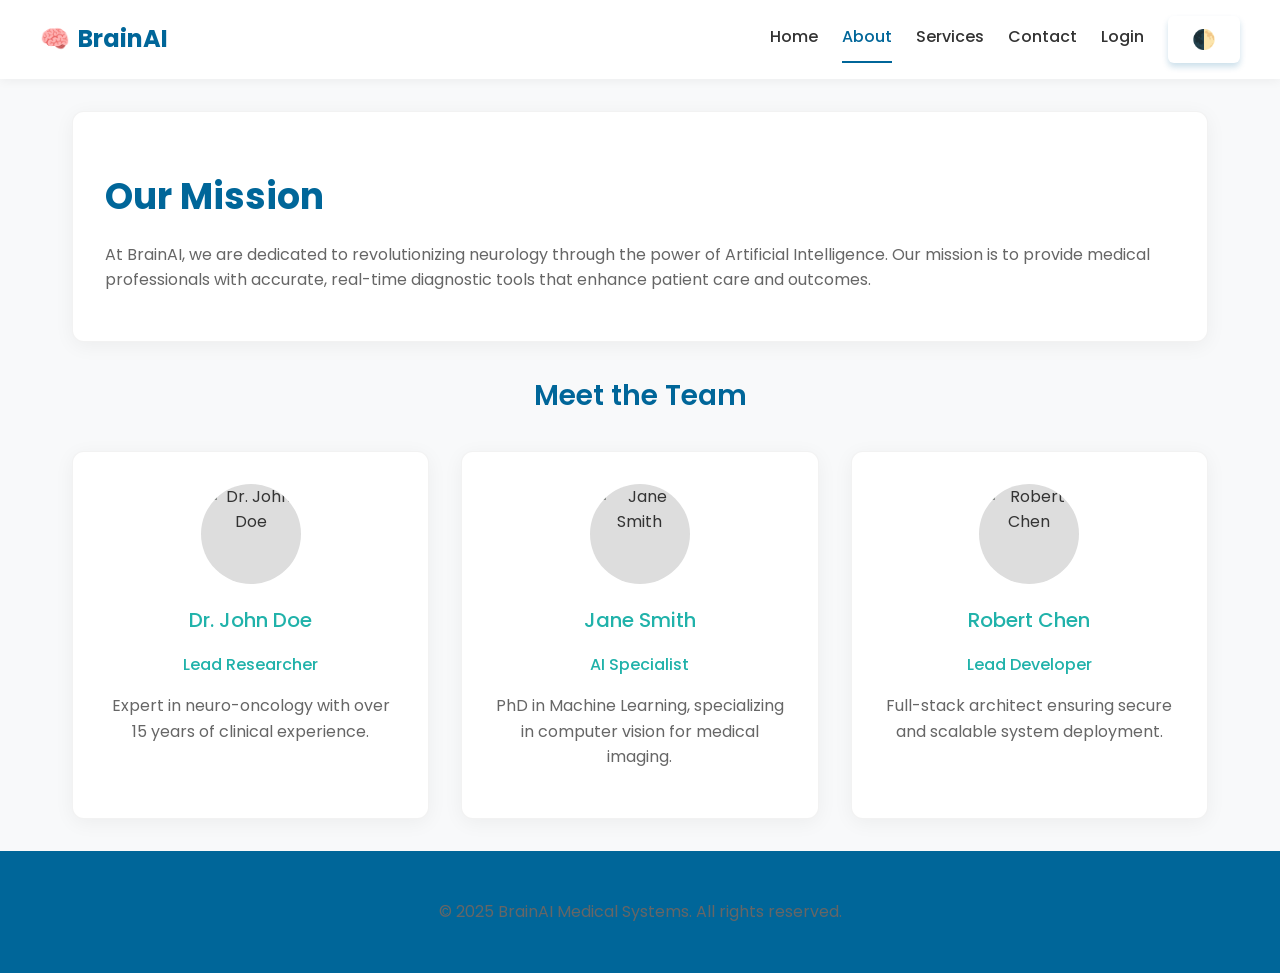
==== commit 65343286: "Refactor Brain Tumor Detection app for production readiness - Standardized backend with PEP8, type h" ====
--- a/frontend/about.html
+++ b/frontend/about.html
@@ -2,63 +2,68 @@
 <html lang="en">
 <head>
     <meta charset="UTF-8">
-    <meta name="theme-color" content="#161625">
     <meta name="viewport" content="width=device-width, initial-scale=1.0">
-    <link rel="preconnect" href="https://fonts.googleapis.com">
-    <link rel="preconnect" href="https://fonts.gstatic.com" crossorigin>
+    <title>About Us - Brain Tumor Detection</title>
     <link href="https://fonts.googleapis.com/css2?family=Poppins:wght@300;400;500;600;700&display=swap" rel="stylesheet">
-    <title>About Us</title>
     <link rel="stylesheet" href="styles.css">
     <script src="script.js" defer></script>
 </head>
-<body class="animated-bg">
-    <div class="bg-blob bg-blob1"></div>
-    <div class="bg-blob bg-blob2"></div>
-    <div class="bg-blob bg-blob3"></div>
-    <button class="theme-switch" onclick="toggleTheme()" aria-label="Toggle dark/light mode">🌙/☀️</button>
-    <svg class="decorative-svg decorative-svg-about" viewBox="0 0 180 180" aria-hidden="true"><circle fill="#007BFF" fill-opacity="0.12" cx="90" cy="90" r="90"/></svg>
-    <header class="main-header glass-card">
+<body>
+    <header class="main-header">
         <div class="header-content">
-            <h1><span class="logo-icon" aria-label="logo">🧠</span> Brain Tumor Detection System</h1>
-            <nav class="main-nav" aria-label="Main navigation">
+            <h1><span class="logo-icon">🧠</span> BrainAI</h1>
+            <nav class="main-nav">
                 <a href="index.html">Home</a>
                 <a href="about.html" class="active">About</a>
                 <a href="services.html">Services</a>
                 <a href="contact.html">Contact</a>
                 <a href="login.html">Login</a>
+                <button class="theme-switch" onclick="toggleTheme()" aria-label="Toggle dark mode" style="background:none; border:none; font-size:1.2rem; cursor:pointer;">🌓</button>
             </nav>
         </div>
     </header>
+
     <main>
-        <section class="about-section glass-card" id="about">
-            <h2>Who We Are</h2>
-            <p>We are a team dedicated to providing the best solutions for our clients.</p>
-            <div class="team">
-                <div class="card">
-                    <img src="https://images.unsplash.com/photo-1511367461989-f85a21fda167?auto=format&fit=facearea&w=150&h=150&q=80" alt="Dr. John Doe, Lead Researcher">
-                    <h3>Dr. John Doe</h3>
-                    <p>Lead Researcher</p>
+        <div class="glass-card" style="margin-bottom: 2rem;">
+            <h1 class="h1">Our Mission</h1>
+            <p>At BrainAI, we are dedicated to revolutionizing neurology through the power of Artificial Intelligence. Our mission is to provide medical professionals with accurate, real-time diagnostic tools that enhance patient care and outcomes.</p>
+        </div>
+
+        <h2 class="h2" style="text-align: center; margin-bottom: 2rem;">Meet the Team</h2>
+        <div class="team" style="display: grid; grid-template-columns: repeat(auto-fit, minmax(250px, 1fr)); gap: 2rem;">
+            <div class="glass-card feature" style="margin: 0;">
+                <div style="width: 100px; height: 100px; border-radius: 50%; background-color: #ddd; margin: 0 auto 1rem auto; overflow: hidden;">
+                    <img src="https://images.unsplash.com/photo-1537368910025-700350fe46c7?auto=format&fit=facearea&w=200&h=200&q=80" alt="Dr. John Doe" style="width: 100%; height: 100%; object-fit: cover;">
                 </div>
-                <div class="card">
-                    <img src="https://images.unsplash.com/photo-1508214751196-bcfd4ca60f91?auto=format&fit=facearea&w=150&h=150&q=80" alt="Jane Smith, AI Specialist">
-                    <h3>Jane Smith</h3>
-                    <p>AI Specialist</p>
+                <h3>Dr. John Doe</h3>
+                <p style="color: var(--secondary-color); font-weight: 500;">Lead Researcher</p>
+                <p>Expert in neuro-oncology with over 15 years of clinical experience.</p>
+            </div>
+
+            <div class="glass-card feature" style="margin: 0;">
+                <div style="width: 100px; height: 100px; border-radius: 50%; background-color: #ddd; margin: 0 auto 1rem auto; overflow: hidden;">
+                    <img src="https://images.unsplash.com/photo-1494790108377-be9c29b29330?auto=format&fit=facearea&w=200&h=200&q=80" alt="Jane Smith" style="width: 100%; height: 100%; object-fit: cover;">
                 </div>
+                <h3>Jane Smith</h3>
+                <p style="color: var(--secondary-color); font-weight: 500;">AI Specialist</p>
+                <p>PhD in Machine Learning, specializing in computer vision for medical imaging.</p>
             </div>
-        </section>
+
+            <div class="glass-card feature" style="margin: 0;">
+                <div style="width: 100px; height: 100px; border-radius: 50%; background-color: #ddd; margin: 0 auto 1rem auto; overflow: hidden;">
+                    <img src="https://images.unsplash.com/photo-1507003211169-0a1dd7228f2d?auto=format&fit=facearea&w=200&h=200&q=80" alt="Robert Chen" style="width: 100%; height: 100%; object-fit: cover;">
+                </div>
+                <h3>Robert Chen</h3>
+                <p style="color: var(--secondary-color); font-weight: 500;">Lead Developer</p>
+                <p>Full-stack architect ensuring secure and scalable system deployment.</p>
+            </div>
+        </div>
     </main>
-    <footer class="main-footer glass-card">
+
+    <footer class="main-footer">
         <div class="footer-content">
-            <span class="footer-logo" aria-label="logo">🧠</span>
-            <span>&copy; 2025 Brain Tumor Detection System. All rights reserved.</span>
-            <nav class="footer-nav" aria-label="Footer navigation">
-                <a href="index.html">Home</a>
-                <a href="about.html" class="active">About</a>
-                <a href="services.html">Services</a>
-                <a href="contact.html">Contact</a>
-                <a href="profile.html">Profile</a>
-            </nav>
+            <p>&copy; 2025 BrainAI Medical Systems. All rights reserved.</p>
         </div>
     </footer>
 </body>
-</html>+</html>
--- a/frontend/styles.css
+++ b/frontend/styles.css
@@ -1,62 +1,40 @@
 @import url('https://fonts.googleapis.com/css2?family=Poppins:wght@300;400;500;600;700&display=swap');
 
-/* Modern Color Scheme */
+/* Medical/Clean Color Scheme */
 :root {
-    /* Dark Theme */
-    --primary-color-dark: #1A1A2E; /* Deep, dark blue */
-    --secondary-color-dark: #E94560; /* Vibrant pink/red */
-    --accent-color-dark: #00F5D4; /* Bright turquoise/cyan */
-    --background-color-dark: #161625; /* Slightly lighter dark blue */
-    --text-color-dark: #EAEAEA; /* Soft white */
-    --card-bg-dark: rgba(26, 26, 46, 0.8);
-    --glass-bg-dark: rgba(26, 26, 46, 0.6);
-    --glass-border-dark: rgba(0, 245, 212, 0.2);
-    --hover-color-dark: #F87272; /* Lighter pink for hover */
-
-    /* Light Theme */
-    --primary-color-light: #FFFFFF;
-    --secondary-color-light: #E94560; /* Vibrant pink/red (from dark theme) */
-    --accent-color-light: #4A90E2; /* Friendly blue */
-    --background-color-light: #F0F2F5; /* Cool light gray */
-    --text-color-light: #333333; /* Dark gray for text */
-    --card-bg-light: rgba(255, 255, 255, 0.9);
-    --glass-bg-light: rgba(240, 242, 245, 0.75);
-    --glass-border-light: rgba(74, 144, 226, 0.3);
-    --hover-color-light: #F87272; /* Lighter pink for hover */
-
-    /* Global */
+    /* Medical Theme (Default - Light) */
+    --primary-color: #006699; /* Professional Medical Blue */
+    --secondary-color: #20B2AA; /* Teal/Green (Healing/Calm) */
+    --accent-color: #4CAF50; /* Success/Safe Green */
+    --background-color: #F8F9FA; /* Very Light Gray/White */
+    --text-color: #333333; /* Dark Gray for readability */
+    --text-color-muted: #666666;
+    --card-bg: #FFFFFF; /* White cards */
+    --glass-bg: rgba(255, 255, 255, 0.95); /* High opacity glass */
+    --glass-border: rgba(0, 102, 153, 0.1);
+    --hover-color: #005580; /* Darker Blue */
+    --error-color: #E63946;
+
+    /* Global Typography */
     --font-family: 'Poppins', Arial, sans-serif;
-    --line-height-base: 1.7;
-    --letter-spacing-heading: 0.05em;
-
-    /* Apply Dark Theme by Default */
-    --primary-color: var(--primary-color-dark);
-    --secondary-color: var(--secondary-color-dark);
-    --accent-color: var(--accent-color-dark);
-    --background-color: var(--background-color-dark);
-    --text-color: var(--text-color-dark);
-    --text-color-muted: #909db0; /* Muted text for placeholders, etc. */
-    --card-bg: var(--card-bg-dark);
-    --glass-bg: var(--glass-bg-dark);
-    --glass-border: var(--glass-border-dark);
-    --hover-color: var(--hover-color-dark);
-}
-
-:root.light-theme {
-    --primary-color: var(--primary-color-light);
-    --secondary-color: var(--secondary-color-light);
-    --accent-color: var(--accent-color-light);
-    --background-color: var(--background-color-light);
-    --text-color: var(--text-color-light);
-    --text-color-muted: #5a677a; /* Muted text for light theme */
-    --card-bg: var(--card-bg-light);
-    --glass-bg: var(--glass-bg-light);
-    --glass-border: var(--glass-border-light);
-    --hover-color: var(--hover-color-light);
-}
-
-body.theme-toggle {
-    transition: background-color 0.3s, color 0.3s;
+    --line-height-base: 1.6;
+    --letter-spacing-heading: 0.02em;
+    --global-spacing-unit: 1rem;
+}
+
+/* Dark Theme Variables */
+[data-theme="dark"] {
+    --primary-color: #4A90E2; /* Lighter Blue for dark mode */
+    --secondary-color: #20B2AA; /* Keep Teal, it works well */
+    --accent-color: #66BB6A; /* Lighter Green */
+    --background-color: #121212; /* Very Dark Gray */
+    --text-color: #E0E0E0; /* Off-white */
+    --text-color-muted: #A0A0A0;
+    --card-bg: #1E1E1E; /* Dark Gray cards */
+    --glass-bg: rgba(30, 30, 30, 0.95);
+    --glass-border: rgba(255, 255, 255, 0.1);
+    --hover-color: #357ABD;
+    --error-color: #EF5350; /* Lighter Red */
 }
 
 /* General Styles */
@@ -67,1216 +45,402 @@
     background-color: var(--background-color);
     color: var(--text-color);
     line-height: var(--line-height-base);
-    font-size: 16px; /* Base font size */
-    --global-spacing-unit: 1rem; /* Base unit for spacing */
-    animation: fadeInPage 0.8s ease-out forwards;
+    font-size: 16px;
     display: flex;
     flex-direction: column;
-    height: 100vh;
-    overflow: hidden;
-}
-
-@keyframes fadeInPage {
-    from { opacity: 0; transform: translateY(-10px); }
-    to { opacity: 1; transform: translateY(0); }
-}
-
-/* Typographic Scale */
-h1, .h1 {
-    font-size: 2.5rem; /* Was 2rem or 2.5rem */
-    font-weight: 700;
-    letter-spacing: var(--letter-spacing-heading);
-    margin-bottom: 1rem;
-    line-height: 1.2;
-}
-
-h2, .h2 {
-    font-size: 2rem; /* Was 1.5rem in media query */
-    font-weight: 600;
-    letter-spacing: var(--letter-spacing-heading);
-    margin-bottom: 0.75rem;
-    line-height: 1.3;
-}
-
-h3, .h3 {
+    min-height: 100vh;
+}
+
+/* Typography */
+h1, .h1 { font-size: 2.25rem; font-weight: 700; color: var(--primary-color); margin-bottom: 1rem; }
+h2, .h2 { font-size: 1.75rem; font-weight: 600; color: var(--primary-color); margin-bottom: 0.75rem; }
+h3, .h3 { font-size: 1.25rem; font-weight: 500; color: var(--secondary-color); margin-bottom: 0.5rem; }
+p { margin-bottom: 1rem; color: var(--text-color-muted); }
+a { color: var(--primary-color); text-decoration: none; transition: color 0.3s; }
+a:hover { color: var(--secondary-color); }
+
+/* Layout Structure */
+main {
+    flex: 1;
+    width: 100%;
+    max-width: 1200px;
+    margin: 0 auto;
+    padding: 2rem;
+    box-sizing: border-box;
+}
+
+/* Header */
+.main-header {
+    background: var(--card-bg);
+    box-shadow: 0 2px 10px rgba(0,0,0,0.05);
+    position: sticky;
+    top: 0;
+    z-index: 100;
+    padding: 1rem 2rem;
+}
+
+.header-content {
+    max-width: 1200px;
+    margin: 0 auto;
+    display: flex;
+    justify-content: space-between;
+    align-items: center;
+}
+
+.header-content h1 {
     font-size: 1.5rem;
-    font-weight: 600;
-    margin-bottom: 0.5rem;
-    line-height: 1.4;
-}
-
-p, .p {
-    font-size: 1rem;
-    margin-bottom: 1rem;
-}
-
-a, .a {
-    color: var(--secondary-color);
-    text-decoration: none;
-    transition: color 0.3s ease;
-}
-
-a:hover, .a:hover {
-    color: var(--accent-color);
-}
-
-
-header {
-    background-color: transparent; /* Make header transparent, rely on main-header */
+    margin: 0;
+    display: flex;
+    align-items: center;
+    gap: 0.5rem;
+}
+
+.main-nav {
+    display: flex;
+    gap: 1.5rem;
+}
+
+.main-nav a {
     color: var(--text-color);
-    padding: 0; /* Remove padding, handled by main-header */
-    text-align: center;
-    box-shadow: none; /* Remove shadow, handled by main-header */
-}
-
-header h1 { /* This might be for old header structure, review if needed */
-    margin: 0;
-    font-size: 2rem; /* Adjusted in h1 styles */
-}
-
-nav { /* This might be for old nav structure, review if needed */
-    margin: 1rem 0;
-}
-
-nav a { /* This might be for old nav structure, review if needed */
-    color: var(--text-color); /* Will be overridden by .main-nav a */
-    text-decoration: none;
-    margin: 0 1rem;
-    font-weight: bold; /* Adjusted in .main-nav a */
-    transition: color 0.3s;
-}
-
-nav a:hover { /* This might be for old nav structure, review if needed */
-    color: var(--secondary-color); /* Will be overridden by .main-nav a:hover */
-}
-
-main {
-    flex-grow: 1;
-    overflow-y: auto;
-    padding: calc(var(--global-spacing-unit) * 2);
-    max-width: 1300px;
-    margin: 0 auto;
-    width: 100%;
-    box-sizing: border-box;
-    -ms-overflow-style: none;  /* IE and Edge */
-    scrollbar-width: none;  /* Firefox */
-}
-
-main::-webkit-scrollbar {
-    display: none;
-}
-
-footer {
-    background-color: transparent; /* Make footer transparent, rely on main-footer */
-    color: var(--text-color);
-    text-align: center;
-    padding: 0; /* Remove padding, handled by main-footer */
+    font-weight: 500;
+    padding: 0.5rem 0;
     position: relative;
-    bottom: 0;
-    width: 100%;
-}
-
-/* Responsive Layout - Typographic Adjustments & More */
-@media (max-width: 768px) {
-    h1, .h1 {
-        font-size: 2rem; /* Base h1 for tablets/general small screens */
-    }
-    h2, .h2 {
-        font-size: 1.75rem; /* Base h2 for tablets */
-    }
-    h3, .h3 {
-        font-size: 1.375rem; /* Base h3 for tablets */
-    }
-    main {
-        padding: calc(var(--global-spacing-unit) * 1.5); /* Adjusted mobile padding */
-    }
-    nav a { /* Old nav, if any */
-        margin: 0 0.5rem;
-    }
-
-    /* Header and Nav */
-    .main-header .header-content {
-        flex-direction: column; /* Stack logo/title and nav */
-        align-items: center; /* Center items */
-        gap: var(--global-spacing-unit);
-    }
-    .main-nav {
-        width: 100%;
-        justify-content: center; /* Center nav items */
-        gap: var(--global-spacing-unit) * 0.5; /* Smaller gap for nav items */
-    }
-    .main-nav a {
-        padding: 0.7rem 1rem; /* Ensure good touch targets */
-    }
-
-    /* Features Section - 2 columns for tablets */
-    .features .feature {
-        flex-basis: calc(50% - (var(--global-spacing-unit) * 1.5)); /* 2 columns, accounting for gap */
-        min-width: 0; /* Reset min-width if previously set */
-    }
-
-    /* Footer */
-    .main-footer .footer-content {
-        flex-direction: column; /* Stack logo/text and nav */
-        align-items: center; /* Center items */
-        gap: var(--global-spacing-unit);
-    }
-    .footer-nav {
-        width: 100%;
-        justify-content: center; /* Center nav items */
-        gap: var(--global-spacing-unit) * 0.5;
-    }
-     .footer-nav a {
-        padding: 0.5rem 0.8rem; /* Ensure good touch targets */
-    }
-
-    /* Team section cards - already stack at 768px due to flex properties, this is fine */
-    /* Glass card padding already adjusted in this query */
-}
-
-/* Smaller Mobile Breakpoint */
-@media (max-width: 520px) {
-    .main-header .header-content h1 { /* Site title */
-        font-size: 1.5rem; /* Smaller site title */
-        text-align: center;
-    }
-     .main-header .header-content .logo-icon {
-        font-size: 1.6rem;
-        margin-right: 0.3rem;
-    }
-    .main-nav a {
-        padding: 0.6rem 0.8rem; /* Adjust padding for very small screens */
-        font-size: 0.9rem; /* Slightly smaller font for nav links */
-    }
-
-    .hero-section h1 {
-        font-size: 1.8rem; /* Adjust hero title */
-    }
-    .hero-section p {
-        font-size: 0.95rem; /* Adjust hero paragraph */
-    }
-    .hero-section .cta-button {
-        padding: 10px 18px;
-        font-size: 0.9rem;
-    }
-
-    /* Features Section - 1 column for mobile */
-    .features .feature {
-        flex-basis: 100%; /* Single column */
-    }
-    .feature p { /* Feature card paragraph text */
-        font-size: 0.9rem;
-    }
-
-
-    /* Form Group - already handles stacking via flex-direction: column by default */
-    /* and min-width: 576px for row. This breakpoint is smaller than 576px, so stacking is active. */
-    /* We can ensure labels are fully on top if not already */
-    .form-group label {
-        min-width: auto; /* Reset min-width from wider screens */
-        text-align: left; /* Align label to the left */
-        margin-right: 0; /* Remove right margin */
-        margin-bottom: calc(var(--global-spacing-unit) * 0.3); /* Space between label and input */
-    }
-    .form-group input, .form-group textarea {
-        width: 100%; /* Ensure inputs take full width */
-    }
-
-
-    /* Profile Page */
-    .profile-settings .setting-item,
-    .team .card { /* If team card structure is similar or needs stacking */
-        flex-direction: column; /* Stack items in setting or team cards */
-        align-items: flex-start; /* Align items to the start */
-        gap: calc(var(--global-spacing-unit) * 0.5);
-    }
-    .profile-settings .setting-item .control-placeholder {
-        margin-top: calc(var(--global-spacing-unit) * 0.5);
-        text-align: left; /* Align placeholder text to left */
-        width: 100%; /* Allow placeholder to take full width if needed */
-    }
-    .profile-settings button[disabled] { /* Ensure button is full width or appropriately styled */
-        width: 100%;
-    }
-    .avatar-placeholder {
-        width: 100px;
-        height: 100px;
-        font-size: 3rem;
-    }
-    .user-info h2 {
-        font-size: 1.3rem;
-    }
-
-    /* Dashboard Page */
-    .image-upload-area {
-        padding: var(--global-spacing-unit);
-    }
-    .image-upload-area .upload-icon {
-        font-size: 2.5rem;
-    }
-    .image-upload-area p {
-        font-size: 0.9rem; /* Smaller text in drop zone */
-    }
-    .image-upload-area .browse-button {
-        padding: 0.5rem 1rem;
-        font-size: 0.85rem;
-    }
-    #dashboard h1 { /* Dashboard title */
-        font-size: 1.8rem;
-    }
-
-    /* General Card Padding */
-    .glass-card, .card { /* Reduce padding for all cards on very small screens */
-        padding: var(--global-spacing-unit);
-    }
-}
-
-/* Buttons */
-button, .cta-button {
-    background-color: var(--secondary-color);
-    color: var(--primary-color-light); /* Text color for buttons, assuming light text on dark/accent bg */
-    padding: 12px 24px; /* Increased padding */
-    border: none;
-    border-radius: 8px; /* Slightly more rounded */
-    cursor: pointer;
-    font-size: 1rem;
-    font-weight: 600; /* Poppins regular is 400, medium 500, semibold 600 */
-    letter-spacing: 0.025em; /* Adjusted letter spacing */
-    transition: background-color 0.3s, transform 0.2s;
-    box-shadow: 0 4px 15px rgba(0,0,0,0.1); /* Softer shadow */
-    position: relative;
-    overflow: hidden;
-}
-
-/* Removing the old ::after shine effect for now, can be redesigned if needed */
-/*
-.cta-button::after, button::after {
-    content: '';
-    position: absolute;
-    left: -75%;
-    top: 0;
-    width: 50%;
-    height: 100%;
-    background: linear-gradient(120deg, rgba(255,255,255,0.3), rgba(255,255,255,0));
-    transform: skewX(-20deg);
-    transition: left 0.5s;
-}
-
-.cta-button:hover::after, button:hover::after {
-    left: 120%;
-}
-*/
-
-button:hover, .cta-button:hover {
-    background-color: var(--hover-color); /* Use new hover variable */
-    color: var(--text-color-dark); /* Ensure text is readable on hover */
-    transform: translateY(-3px) scale(1.03); /* Enhanced lift and slight scale */
-    box-shadow: 0 6px 20px rgba(0,0,0,0.12); /* More noticeable shadow */
-}
-
-button:active, .cta-button:active {
-    transform: translateY(-1px) scale(0.98); /* Press down effect with slight shrink */
-    box-shadow: 0 2px 10px rgba(0,0,0,0.15); /* Adjusted shadow for active state */
-    background-color: var(--secondary-color); /* Ensure it doesn't stay in hover-color */
-}
-
-
-/* Cards */
-.card {
-    background-color: var(--card-bg);
-    border-radius: 12px; /* Slightly more rounded */
-    box-shadow: 0 6px 12px rgba(0, 0, 0, 0.1); /* Adjusted shadow */
-    padding: calc(var(--global-spacing-unit) * 1.5); /* Use spacing unit */
-    margin: calc(var(--global-spacing-unit) * 1.5) 0; /* Use spacing unit */
-    transition: transform 0.3s ease, box-shadow 0.3s ease;
-    color: var(--text-color);
-}
-
-.card:hover {
-    transform: translateY(-8px); /* Slightly less lift */
-    box-shadow: 0 10px 20px rgba(0, 0, 0, 0.15); /* Enhanced shadow on hover */
-}
-
-/* Advanced Glassmorphism Card */
-.glass-card {
-    background: var(--glass-bg);
-    box-shadow: 0 8px 32px 0 var(--glass-border); /* Use variable for shadow color consistency */
-    backdrop-filter: blur(10px); /* Increased blur */
-    -webkit-backdrop-filter: blur(10px);
-    border-radius: 20px; /* Keep rounded */
-    border: 1px solid var(--glass-border);
-    padding: calc(var(--global-spacing-unit) * 2); /* Use spacing unit */
-    margin: calc(var(--global-spacing-unit) * 2) 0; /* Use spacing unit */
-    transition: transform 0.3s ease, box-shadow 0.3s ease;
-}
-
-.glass-card:hover {
-    transform: translateY(-8px) scale(1.01); /* Slightly less scale */
-    box-shadow: 0 12px 40px 0 var(--glass-border); /* Enhanced shadow on hover */
-}
-
-/* Forms */
-form {
-    display: flex;
-    flex-direction: column;
-    gap: 1.25rem; /* Increased gap */
-}
-
-form input, form textarea { /* Combined input and textarea */
-    padding: 0.9rem 1rem; /* Adjusted padding */
-    border: 1px solid var(--glass-border); /* Use glass border for consistency */
-    border-radius: 8px; /* Consistent border-radius */
-    font-size: 1rem;
-    background-color: var(--glass-bg); /* Use glass bg for inputs */
-    color: var(--text-color);
-    font-family: var(--font-family); /* Ensure form elements use Poppins */
-}
-
-form input:focus, form textarea:focus {
-    outline: none;
-    border-color: var(--secondary-color); /* Accent color border */
-    box-shadow: 0 0 0 3px rgba(var(--rgb-secondary-color-dark), 0.3); /* Use RGB if secondary is hex, e.g., for #20C997 -> 32, 201, 151 */
-    /* Assuming --secondary-color-dark is #20C997, its RGB is 32, 201, 151 */
-    /* If you have --secondary-color-dark-rgb: 32, 201, 151; then use: */
-    /* box-shadow: 0 0 0 3px rgba(var(--secondary-color-dark-rgb), 0.3); */
-    /* For now, I'll use a placeholder if direct RGB from hex is not possible in pure CSS vars for rgba() alpha */
-    /* Let's use a slightly desaturated version of secondary or a fixed color for simplicity if above is an issue */
-    box-shadow: 0 0 8px rgba(32, 201, 151, 0.3); /* Teal glow */
-}
-
-form button { /* Style form buttons like other buttons */
-    background-color: var(--secondary-color);
-    color: var(--primary-color-light);
-    font-weight: 600;
-    padding: 12px 24px;
-    border: none;
-    border-radius: 8px;
-    cursor: pointer;
-    transition: background-color 0.3s, transform 0.2s;
-}
-
-form button:hover {
-    background-color: var(--hover-color);
-    color: var(--text-color-dark);
-    transform: translateY(-2px);
-}
-
-/* Align form-group label and input horizontally */
-.form-group {
-    display: flex;
-    flex-direction: column; /* Stack label and input on small screens */
-    align-items: flex-start; /* Align items to the start */
-    gap: calc(var(--global-spacing-unit) * 0.5); /* Use spacing unit */
-}
-
-.form-group label {
-    /* min-width: 100px; */ /* Remove fixed width */
-    text-align: left; /* Align text to left */
-    /* margin-right: 10px; */ /* Remove margin */
-    font-weight: 500;
-}
-
-.form-group input {
-    flex: 1;
-    width: 100%; /* Make input take full width */
-    box-sizing: border-box; /* Include padding and border in the element's total width and height */
-}
-
-@media (min-width: 576px) { /* Apply horizontal layout for larger screens */
-    .form-group {
-        flex-direction: row;
-        align-items: center;
-        gap: var(--global-spacing-unit); /* Use spacing unit */
-    }
-
-    .form-group label {
-        min-width: 120px; /* Adjust as needed */
-        text-align: right;
-        margin-right: 0; /* Remove as gap property is used */
-    }
-
-    .form-group input {
-        width: auto; /* Reset width to allow flex to work */
-    }
-}
-
-
-/* Hero Section */
-.hero-section {
-    text-align: center;
-    padding: calc(var(--global-spacing-unit) * 3) calc(var(--global-spacing-unit) * 1.5); /* Use spacing unit */
-    /* background: linear-gradient(135deg, var(--primary-color), var(--secondary-color)); */ /* Keep or remove if glass is preferred */
-    /* color: var(--text-color); */ /* Already set by glass-card if used */
-    border-radius: 20px; /* Match glass-card if this is also a glass-card */
-}
-
-.hero-section h1 {
-    /* font-size: 2.5rem; */ /* Handled by global h1 */
-    margin-bottom: 1rem; /* Adjusted margin */
-    position: relative;
-    z-index: 1;
-    display: inline-block;
-    padding-bottom: 0.3em;
-}
-
-.hero-section h1::after { /* Simpler underline, using accent color */
-    content: '';
-    display: block;
-    width: 70%; /* Wider underline */
-    height: 4px;
-    background: var(--secondary-color); /* Use secondary for pop */
-    border-radius: 2px;
-    margin: 0.4em auto 0 auto; /* Adjusted margin */
-}
-
-.hero-section p {
-    font-size: 1.125rem; /* Slightly adjusted size */
-    margin-bottom: 2rem; /* Increased margin */
-    max-width: 600px; /* Constrain width for readability */
-    margin-left: auto;
-    margin-right: auto;
-}
-
-/* Features Section */
-.features {
-    display: flex;
-    flex-wrap: wrap;
-    justify-content: center; /* Center features */
-    gap: calc(var(--global-spacing-unit) * 1.5); /* Use spacing unit */
-    z-index: 1;
-}
-
-.feature { /* Assuming .feature items are .glass-card or similar */
-    flex: 1 1 calc(33.333% - 3rem); /* Adjust basis for gap */
-    min-width: 280px; /* Minimum width for features */
-    text-align: center;
-    /* padding: 20px; */ /* Handled by .glass-card */
-    /* background-color: var(--card-bg); */ /* Handled by .glass-card */
-    /* border-radius: 10px; */ /* Handled by .glass-card */
-    /* box-shadow: 0 4px 8px rgba(0, 0, 0, 0.18); */ /* Handled by .glass-card */
-    /* transition: transform 0.3s, background 0.3s, color 0.3s; */ /* Handled by .glass-card */
-    /* color: var(--text-color); */ /* Handled by .glass-card */
-    /* border: 1px solid var(--glass-border); */ /* Handled by .glass-card */
-}
-
-.feature img {
-    max-width: 100%;
-    height: auto;
-    margin-bottom: 1.5rem; /* Adjusted margin */
-    border-radius: 10px;
-    box-shadow: 0 4px 12px rgba(0,0,0,0.10); /* Slightly enhanced shadow */
-}
-
-.feature h2, .feature h3 { /* Ensure heading colors are correct within features */
-    color: var(--text-color) !important; /* Override if necessary, or ensure specificity */
-    margin-top: 0.5rem;
-}
-
-.feature p {
-    color: var(--text-color) !important; /* Override if necessary */
-    font-size: 0.95rem; /* Slightly smaller text for feature cards */
-}
-
-/* Remove redundant styling if .feature elements are always .glass-card */
-/*
-.features .feature {
-    background: var(--glass-bg) !important;
-    color: var(--text-color) !important;
-    border: 1px solid var(--glass-border) !important;
-}
-
-body.light-theme .features .feature {
-    background: var(--glass-bg);
-    color: var(--text-color);
-    border: 1px solid var(--glass-border);
-}
-*/
-
-/* Animated Gradient Background */
-body.animated-bg {
-    position: relative;
-    background-color: var(--background-color) !important; /* Ensure it uses the new variable */
-    transition: background-color 0.3s;
-}
-
-.animated-bg .bg-blob {
-    position: absolute;
-    border-radius: 50%;
-    opacity: 0.35; /* Slightly more visible */
-    filter: blur(40px); /* More blur */
-    animation: blobMove 20s ease-in-out infinite alternate;
-    pointer-events: none;
-    z-index: -1; /* Ensure blobs are behind content */
-}
-
-/* Adjusted blob colors to match new palette */
-.bg-blob1 {
-    width: 350px; height: 350px;
-    background: linear-gradient(135deg, var(--primary-color-dark) 0%, var(--secondary-color-dark) 100%);
-    top: -100px; left: -100px;
-    animation-delay: 0s;
-}
-.bg-blob2 {
-    width: 250px; height: 250px;
-    background: linear-gradient(135deg, var(--secondary-color-dark) 0%, var(--accent-color-dark) 100%);
-    bottom: -80px; right: -80px;
-    animation-delay: 7s;
-}
-.bg-blob3 {
-    width: 200px; height: 200px;
-    background: linear-gradient(135deg, var(--accent-color-dark) 0%, var(--primary-color-dark) 100%);
-    top: 35%; left: 65%;
-    animation-delay: 14s;
-}
-
-/* Light theme blobs */
-:root.light-theme .bg-blob1 {
-    background: linear-gradient(135deg, var(--secondary-color-light) 0%, var(--accent-color-light) 100%);
-}
-:root.light-theme .bg-blob2 {
-    background: linear-gradient(135deg, var(--accent-color-light) 0%, #d0e0f0 100%); /* Adding a very light blue */
-}
-:root.light-theme .bg-blob3 {
-    background: linear-gradient(135deg, #d0e0f0 0%, var(--secondary-color-light) 100%);
-}
-
-
-@keyframes blobMove {
-    0%   { transform: scale(1) translate(0, 0) rotate(0deg); }
-    33%  { transform: scale(1.1, 0.9) translate(40px, -30px) rotate(120deg); }
-    66%  { transform: scale(0.9, 1.1) translate(-30px, 40px) rotate(240deg); }
-    100% { transform: scale(1) translate(0, 0) rotate(360deg); }
-}
-
-/* body.animated-bg.light-theme is handled by :root.light-theme .bg-blob rules */
-
-
-@keyframes gradientMove { /* This seems unused, remove if not needed */
-    0% {background-position: 0% 50%;}
-    50% {background-position: 100% 50%;}
-    100% {background-position: 0% 50%;}
-}
-
-/* Decorative SVG Shapes */
-/* Re-evaluate if these are still needed with new blob styles */
-/* If kept, ensure colors match new palette */
-.decorative-svg {
-    position: absolute;
-    z-index: -1; /* Ensure they are behind content like blobs */
-    pointer-events: none;
-    opacity: 0.5; /* Adjust opacity as needed */
-}
-/* Example: Update one SVG's fill. Repeat for others if kept. */
-.decorative-svg-home circle {
-    fill: var(--secondary-color); /* Use new color variable */
-    fill-opacity: 0.1; /* Adjust opacity */
-}
-.decorative-svg-about circle { /* Assuming it's a circle too */
-    fill: var(--accent-color);
-    fill-opacity: 0.1;
-}
-.decorative-svg-contact circle {
-    fill: var(--primary-color); /* Or a different accent */
-    fill-opacity: 0.08;
-}
-/* ... and so on for other SVGs ... */
-
-/* Team Section Cards */
-.team {
-    display: flex;
-    gap: calc(var(--global-spacing-unit) * 1.5); /* Use spacing unit */
-    justify-content: center;
-    flex-wrap: wrap;
-}
-
-.team .card { /* Assuming these are standard cards, not glass */
-    background: var(--card-bg);
-    box-shadow: 0 6px 18px rgba(0,0,0,0.1); /* Adjusted shadow */
-    border-radius: 16px;
-    padding: 1.5rem;
-    text-align: center;
-    transition: transform 0.3s ease, box-shadow 0.3s ease;
-    color: var(--text-color);
-    flex: 1 1 300px; /* Flex properties for responsiveness */
-}
-
-.team .card:hover {
-    transform: scale(1.03) translateY(-5px); /* Adjusted hover effect */
-    box-shadow: 0 10px 24px rgba(0,0,0,0.15);
-}
-
-/* Responsive Glass Cards - Adjustments */
-@media (max-width: 768px) {
-    .team { /* This rule for team stacking is fine as is */
-        flex-direction: column;
-        gap: var(--global-spacing-unit);
-    }
-    .glass-card { /* This rule for glass-card padding is also fine for 768px */
-        padding: calc(var(--global-spacing-unit) * 1.5);
-        margin: var(--global-spacing-unit) 0;
-    }
-    /* The main header/footer flex-direction changes are moved into the new 768px block above for consolidation */
-}
-
-/* Advanced Header and Footer Styles */
-.main-header {
-    margin: 0 auto;
-    padding: calc(var(--global-spacing-unit) * 0.75) calc(var(--global-spacing-unit) * 2);
-    background: var(--glass-bg);
-    position: relative;
-    z-index: 10;
-    max-width: 1300px;
-    color: var(--text-color);
-    width: 100%;
-    box-sizing: border-box;
-    flex-shrink: 0;
-}
-.header-content {
-    display: flex;
-    align-items: center;
-    justify-content: space-between;
-    flex-wrap: wrap;
-    gap: var(--global-spacing-unit); /* Use spacing unit */
-}
-.logo-icon {
-    font-size: 1.8rem; /* Slightly smaller logo icon */
-    margin-right: 0.5rem;
-    vertical-align: middle;
-    color: var(--secondary-color); /* Color the icon */
-}
-.main-nav {
-    display: flex;
-    gap: var(--global-spacing-unit); /* Use spacing unit */
-    background: transparent; /* Remove specific background, rely on header's glass */
-    padding: 0; /* Remove padding, spacing handled by gap */
-    border-radius: 12px;
-    box-shadow: none; /* Remove shadow, rely on header's shadow */
-}
-.main-nav a {
-    color: var(--text-color); /* Use main text color, secondary for active/hover */
-    font-weight: 500; /* Poppins medium */
-    text-decoration: none;
-    padding: 0.5rem 1rem; /* Adjusted padding */
-    border-radius: 8px; /* Consistent border-radius */
-    transition: background-color 0.25s ease, color 0.25s ease;
-}
-.main-nav a {
-    position: relative; /* For underline pseudo-element */
+}
+
+.main-nav a.active, .main-nav a:hover {
+    color: var(--primary-color);
 }
 
 .main-nav a::after {
     content: '';
     position: absolute;
+    bottom: 0;
+    left: 0;
     width: 0;
     height: 2px;
-    bottom: -4px; /* Position the underline below the link */
-    left: 50%;
+    background: var(--primary-color);
+    transition: width 0.3s;
+}
+
+.main-nav a.active::after, .main-nav a:hover::after {
+    width: 100%;
+}
+
+/* Buttons */
+.cta-button, button {
+    background-color: var(--primary-color);
+    color: white;
+    padding: 0.75rem 1.5rem;
+    border: none;
+    border-radius: 6px;
+    font-weight: 500;
+    cursor: pointer;
+    transition: background-color 0.3s, transform 0.2s;
+    font-size: 1rem;
+    box-shadow: 0 4px 6px rgba(0, 102, 153, 0.2);
+}
+
+.cta-button:hover, button:hover {
+    background-color: var(--hover-color);
+    transform: translateY(-2px);
+}
+
+button:disabled {
+    background-color: #ccc;
+    cursor: not-allowed;
+    transform: none;
+    box-shadow: none;
+}
+
+/* Cards */
+.glass-card, .card {
+    background: var(--card-bg);
+    border-radius: 12px;
+    padding: 2rem;
+    box-shadow: 0 4px 20px rgba(0,0,0,0.05);
+    border: 1px solid rgba(0,0,0,0.05);
+    margin-bottom: 2rem;
+    transition: transform 0.3s, box-shadow 0.3s;
+}
+
+.glass-card:hover {
+    transform: translateY(-4px);
+    box-shadow: 0 8px 25px rgba(0,0,0,0.08);
+}
+
+/* Forms */
+.form-group {
+    margin-bottom: 1.5rem;
+}
+
+label {
+    display: block;
+    margin-bottom: 0.5rem;
+    font-weight: 500;
+    color: var(--primary-color);
+}
+
+input, textarea, select {
+    width: 100%;
+    padding: 0.75rem;
+    border: 1px solid #ddd;
+    border-radius: 6px;
+    font-family: var(--font-family);
+    font-size: 1rem;
+    transition: border-color 0.3s;
+    box-sizing: border-box;
+    background-color: var(--card-bg);
+    color: var(--text-color);
+}
+
+[data-theme="dark"] input,
+[data-theme="dark"] textarea,
+[data-theme="dark"] select {
+    border-color: #333;
+}
+
+input:focus, textarea:focus {
+    outline: none;
+    border-color: var(--primary-color);
+    box-shadow: 0 0 0 3px rgba(0, 102, 153, 0.1);
+}
+
+/* Upload Area */
+.image-upload-area {
+    border: 2px dashed var(--secondary-color);
+    border-radius: 12px;
+    padding: 3rem;
+    text-align: center;
+    background: rgba(32, 178, 170, 0.05);
+    cursor: pointer;
+    transition: background 0.3s;
+}
+
+.image-upload-area:hover {
+    background: rgba(32, 178, 170, 0.1);
+}
+
+.upload-icon {
+    font-size: 3rem;
+    color: var(--secondary-color);
+    display: block;
+    margin-bottom: 1rem;
+}
+
+/* Features */
+.features {
+    display: grid;
+    grid-template-columns: repeat(auto-fit, minmax(300px, 1fr));
+    gap: 2rem;
+}
+
+.feature {
+    text-align: center;
+}
+
+.feature-icon svg {
+    margin-bottom: 1rem;
+}
+
+/* Results & Progress Bar */
+.result-card {
+    margin-top: 2rem;
+    text-align: left;
+}
+
+.progress-container {
+    background-color: #e0e0e0;
+    border-radius: 8px;
+    height: 20px;
+    width: 100%;
+    margin-top: 0.5rem;
+    overflow: hidden;
+}
+
+.progress-bar {
     background-color: var(--secondary-color);
-    transition: width 0.3s ease-out, left 0.3s ease-out;
-}
-
-.main-nav a:hover::after, .main-nav a.active::after {
-    width: 100%;
-    left: 0;
-}
-
-.main-nav a:hover, .main-nav a.active {
-    color: var(--secondary-color); /* Emphasize text color on hover/active */
-    background-color: transparent; /* Remove background color change if underline is preferred */
-}
-
-/* Ensure .active class also gets the text color emphasis if not hovering */
-.main-nav a.active {
-    color: var(--secondary-color);
-}
-
+    height: 100%;
+    border-radius: 8px;
+    width: 0%;
+    transition: width 1s ease-in-out;
+    text-align: center;
+    color: white;
+    font-size: 0.8rem;
+    line-height: 20px;
+}
+
+.confidence-badge {
+    background-color: var(--primary-color);
+    color: white;
+    padding: 0.2rem 0.6rem;
+    border-radius: 12px;
+    font-size: 0.85rem;
+    margin-left: 0.5rem;
+}
+
+/* Loader */
+.loader {
+    border: 4px solid #f3f3f3;
+    border-top: 4px solid var(--secondary-color);
+    border-radius: 50%;
+    width: 40px;
+    height: 40px;
+    animation: spin 1s linear infinite;
+    margin: 1rem auto;
+}
+
+@keyframes spin { 0% { transform: rotate(0deg); } 100% { transform: rotate(360deg); } }
+
+/* Footer */
 .main-footer {
-    margin: 0 auto;
-    padding: calc(var(--global-spacing-unit) * 0.75) calc(var(--global-spacing-unit) * 2);
-    background: var(--glass-bg);
-    max-width: 1300px;
-    position: relative;
-    z-index: 10;
-    color: var(--text-color);
-    width: 100%;
-    box-sizing: border-box;
-    flex-shrink: 0;
-}
+    background: var(--primary-color);
+    color: white;
+    padding: 2rem;
+    text-align: center;
+    margin-top: auto;
+}
+
+.main-footer a {
+    color: rgba(255,255,255,0.8);
+    margin: 0 0.5rem;
+}
+.main-footer a:hover {
+    color: white;
+}
+
 .footer-content {
     display: flex;
+    flex-direction: column;
+    gap: 1rem;
     align-items: center;
-    justify-content: space-between;
-    flex-wrap: wrap;
-    gap: var(--global-spacing-unit); /* Use spacing unit */
-}
-.footer-logo {
-    font-size: 1.3rem; /* Slightly smaller footer logo */
-    margin-right: 0.5rem;
-    color: var(--secondary-color); /* Color the icon */
-}
-.footer-nav {
-    display: flex;
-    gap: calc(var(--global-spacing-unit) * 0.75); /* Use spacing unit */
-}
-.footer-nav a {
-    color: var(--text-color);
-    text-decoration: none;
-    font-weight: 500;
-    padding: 0.4rem 0.8rem; /* Adjusted padding */
-    border-radius: 8px;
-    transition: background-color 0.25s ease, color 0.25s ease;
-}
-.footer-nav a {
-    position: relative;
-}
-
-.footer-nav a::after {
-    content: '';
-    position: absolute;
-    width: 0;
-    height: 2px;
-    bottom: -4px;
-    left: 50%;
-    background-color: var(--secondary-color);
-    transition: width 0.3s ease-out, left 0.3s ease-out;
-}
-
-.footer-nav a:hover::after, .footer-nav a.active::after {
-    width: 100%;
-    left: 0;
-}
-
-.footer-nav a:hover, .footer-nav a.active {
-    color: var(--secondary-color);
-    background-color: transparent;
-}
-
-.footer-nav a.active {
-    color: var(--secondary-color);
-}
-
-/* Remove this specific media query block as its contents have been merged into the more comprehensive ones above or are already covered */
-/* @media (max-width: 768px) { */
-    /* .main-header, .main-footer { */
-        /* margin-left: var(--global-spacing-unit); */
-        /* margin-right: var(--global-spacing-unit); */
-        /* padding-left: var(--global-spacing-unit); */
-        /* padding-right: var(--global-spacing-unit); */
-    /* } */
-    /* .header-content { ... } */ /* Merged into the new 768px block */
-    /* .footer-content { ... } */ /* Merged into the new 768px block */
-    /* .main-nav, .footer-nav { ... } */ /* Merged into the new 768px block */
-    /* .main-nav a, .footer-nav a { ... } */ /* Merged into the new 768px block */
-/* } */
-
-/* Theme Switch */
-.theme-switch {
-    position: fixed;
-    top: 1.5rem; /* Adjusted position */
-    right: 1.5rem;
-    z-index: 1000;
-    background: var(--glass-bg);
-    border: 1px solid var(--glass-border);
-    border-radius: 50px; /* Make it a pill shape */
-    padding: 0.6rem 1.2rem; /* Adjusted padding */
-    cursor: pointer;
-    color: var(--text-color);
-    font-weight: 500; /* Medium weight */
-    box-shadow: 0 4px 12px rgba(0,0,0,0.1); /* Softer shadow */
-    transition: background-color 0.3s, color 0.3s, transform 0.2s;
-}
-.theme-switch:hover {
-    transform: scale(1.05); /* Slight scale on hover */
-}
-
-
-/* Toast Notification */
-#toast-notification {
-    font-family: var(--font-family);
-    pointer-events: none;
-    opacity: 0;
-    transition: opacity 0.3s;
-}
-
-/* Scroll-based Animations */
-.section-fade-in-up {
-    opacity: 0;
-    transform: translateY(30px); /* Increased from 20px for more noticeable effect */
-    transition: opacity 0.7s ease-out, transform 0.7s ease-out;
-}
-
-.section-fade-in-up.is-visible {
-    opacity: 1;
-    transform: translateY(0);
-}
-
-/* CSS Loader for Dashboard */
-.loader {
-    border: 5px solid var(--card-bg-light); /* Lighter border for the track */
-    border-top: 5px solid var(--secondary-color); /* Accent color for the spinner */
-    border-radius: 50%;
-    width: 50px;  /* Increased size */
-    height: 50px; /* Increased size */
-    animation: spin 1.2s linear infinite; /* Slightly slower spin */
-    margin: 25px auto; /* Adjusted margin */
-}
-
-@keyframes spin {
-    0% { transform: rotate(0deg); }
-    100% { transform: rotate(360deg); }
-}
-
-/* Dashboard Image Upload Area Styles */
-.image-upload-area {
-    border: 2px dashed var(--glass-border);
-    border-radius: 12px;
-    padding: calc(var(--global-spacing-unit) * 2);
-    text-align: center;
-    background-color: rgba(var(--primary-color-dark), 0.05); /* Subtle background tint */
-    cursor: pointer;
-    transition: border-color 0.3s ease, background-color 0.3s ease;
-    margin-bottom: calc(var(--global-spacing-unit) * 1.5);
-}
-
-:root.light-theme .image-upload-area {
-    background-color: rgba(var(--primary-color-light), 0.5); /* Adjust for light theme if needed */
-    border-color: var(--accent-color-light);
-}
-
-.image-upload-area:hover, .image-upload-area.drag-over {
-    border-color: var(--secondary-color);
-    background-color: rgba(var(--secondary-color-dark), 0.1);
-}
-
-:root.light-theme .image-upload-area:hover, :root.light-theme .image-upload-area.drag-over {
-    border-color: var(--secondary-color-light);
-    background-color: rgba(var(--secondary-color-light), 0.08);
-}
-
-.image-upload-area .upload-icon {
-    font-size: 3rem;
-    display: block;
-    margin-bottom: var(--global-spacing-unit);
-    color: var(--secondary-color);
-}
-
-.image-upload-area p {
-    margin-bottom: var(--global-spacing-unit);
-    color: var(--text-color-muted);
-}
-
-.image-upload-area .browse-button {
-    display: inline-block; /* To allow margin auto if needed, or just for consistency */
-    padding: 0.6rem 1.2rem; /* Slightly smaller than main CTA */
-    font-size: 0.9rem;
-}
-
-.upload-error {
-    color: #ff6f61; /* Error red */
-    font-weight: 500;
-    margin-top: var(--global-spacing-unit);
-    font-size: 0.9rem;
-}
-
-/* Profile Page Specific Styles */
-/* Ensure this is not duplicated if already present */
-.profile-container {
-    padding: calc(var(--global-spacing-unit) * 2);
-}
-
-.profile-header {
-    text-align: center;
-    margin-bottom: calc(var(--global-spacing-unit) * 2);
-}
-
-.avatar-placeholder {
-    width: 120px;
-    height: 120px;
-    background-color: var(--accent-color); /* Using accent color for a bit more pop */
-    border-radius: 50%;
-    margin: 0 auto calc(var(--global-spacing-unit) * 1.5) auto;
+}
+
+/* Responsive */
+@media (max-width: 768px) {
+    .header-content {
+        flex-direction: column;
+        gap: 1rem;
+    }
+
+    .main-nav {
+        width: 100%;
+        justify-content: center;
+        flex-wrap: wrap;
+    }
+
+    .features {
+        grid-template-columns: 1fr;
+    }
+}
+
+/* History List */
+.history-item {
     display: flex;
     align-items: center;
-    justify-content: center;
-    font-size: 4rem; /* Larger for a placeholder icon */
-    color: var(--primary-color); /* Text color that contrasts with accent */
-    box-shadow: 0 4px 12px rgba(0,0,0,0.1);
-}
-
-.user-info h2 {
-    margin-bottom: calc(var(--global-spacing-unit) * 0.5);
-    color: var(--text-color);
-    font-weight: 600;
-}
-
-.user-info p {
-    margin-bottom: calc(var(--global-spacing-unit) * 0.25);
-    color: var(--text-color-muted);
-    font-size: 0.95rem;
-}
-
-.profile-settings, .activity-log {
-    margin-top: calc(var(--global-spacing-unit) * 2.5);
-    padding-top: calc(var(--global-spacing-unit) * 1.5);
-    border-top: 1px solid var(--glass-border);
-}
-
-.profile-settings h3, .activity-log h3 {
-    margin-bottom: calc(var(--global-spacing-unit) * 1.5);
-    color: var(--secondary-color);
-    font-weight: 600;
-}
-
-.setting-item {
-    display: flex;
-    justify-content: space-between;
-    align-items: center;
-    padding: var(--global-spacing-unit) 0;
-    border-bottom: 1px solid var(--glass-border);
-    gap: var(--global-spacing-unit);
-}
-.setting-item:last-child {
+    padding: 1rem;
+    border-bottom: 1px solid #eee;
+    gap: 1rem;
+}
+
+[data-theme="dark"] .history-item {
+    border-bottom-color: #333;
+}
+
+.history-item:last-child {
     border-bottom: none;
 }
 
-.setting-item label {
-    font-weight: 500;
-    color: var(--text-color);
-    flex-shrink: 0; /* Prevent label from shrinking */
-}
-
-.setting-item .control-placeholder {
-    color: var(--text-color-muted);
-    font-style: italic;
-    text-align: right;
-}
-
-/* Disabled button style for profile page */
-.profile-settings button[disabled] {
-    background-color: var(--accent-color-dark); /* A less prominent color */
-    color: var(--text-color-muted);
-    cursor: not-allowed;
-    opacity: 0.7;
-    box-shadow: none;
-}
-:root.light-theme .profile-settings button[disabled] {
-    background-color: var(--hover-color-light);
-}
-
-
-.activity-log ul {
-    list-style: none;
-    padding: 0;
-}
-
-.activity-log li {
-    padding: calc(var(--global-spacing-unit) * 0.75) 0;
-    border-bottom: 1px dashed var(--glass-border); /* Dashed for variety */
-    color: var(--text-color-muted);
-    font-size: 0.9rem;
-}
-.activity-log li:last-child {
-    border-bottom: none;
-}
-
-/* Dashboard Analysis History List Styles */
-.history {
-    margin-top: calc(var(--global-spacing-unit) * 2);
-}
-
-.history h2 {
-    margin-bottom: calc(var(--global-spacing-unit) * 1);
-    color: var(--secondary-color); /* Consistent heading color */
-}
-
-.history ul#historyList {
-    list-style: none;
-    padding: 0;
-    max-height: 400px; /* Limit height and make scrollable */
-    overflow-y: auto;
-    border: 1px solid var(--glass-border);
-    border-radius: 8px;
-    padding: var(--global-spacing-unit);
-    background-color: rgba(var(--card-bg-dark-rgb, 20, 30, 40), 0.5); /* Use RGB version of card-bg-dark if available for opacity */
-}
-
-:root.light-theme .history ul#historyList {
-    background-color: rgba(var(--card-bg-light-rgb, 255, 255, 255), 0.7); /* Use RGB version of card-bg-light */
-    border-color: var(--glass-border-light);
-}
-
-
-.history li.history-item {
-    display: flex; /* Use flexbox for alignment */
-    align-items: center; /* Vertically align items */
-    padding: calc(var(--global-spacing-unit) * 0.75);
-    margin-bottom: calc(var(--global-spacing-unit) * 0.75);
-    background-color: var(--card-bg); /* Use card background for items */
-    border: 1px solid var(--glass-border);
-    border-radius: 6px;
-    box-shadow: 0 2px 5px rgba(0,0,0,0.05);
-    transition: background-color 0.3s;
-}
-
-.history li.history-item:last-child {
-    margin-bottom: 0;
-}
-
-.history li.history-item:hover {
-    background-color: var(--hover-color); /* Use hover color from theme */
-}
-
-.history li.history-item span {
-    display: block; /* Make spans take full width or use flex properties */
-    margin-right: var(--global-spacing-unit); /* Spacing between elements */
-    color: var(--text-color);
-}
-.history li.history-item span:last-child {
-    margin-right: 0;
-}
-
-
-.history .history-preview { /* Already styled in JS, but can be centralized here */
+.history-thumb {
     width: 50px;
     height: 50px;
+    border-radius: 4px;
     object-fit: cover;
-    border-radius: 4px;
-    margin-right: var(--global-spacing-unit);
-    border: 1px solid var(--glass-border);
-}
-
-.history .history-timestamp {
-    font-size: 0.85rem;
-    color: var(--text-color-muted);
-    min-width: 140px; /* Give timestamp some space */
-}
-
-.history .history-name {
-    font-weight: 500; /* Medium weight for name */
-    flex-grow: 1; /* Allow name to take available space */
-    word-break: break-word; /* Prevent long names from breaking layout */
-}
-
-.history .history-result {
-    font-style: italic;
-    color: var(--secondary-color); /* Highlight result */
-    min-width: 150px; /* Give result some space */
-    text-align: right;
-}
-
-/* Style for "No history yet" or "Error loading history" messages */
-.history ul#historyList li:only-child {
-    text-align: center;
-    color: var(--text-color-muted);
-    padding: var(--global-spacing-unit) * 2;
-    background-color: transparent;
-    border: none;
-    box-shadow: none;
-}
-
-.clear-history-btn { /* Style for the clear history button */
-    background-color: var(--accent-color-dark); /* A less prominent color, or a "destructive action" color */
-    color: var(--text-color-dark);
-    padding: 0.6rem 1rem; /* Smaller padding */
-    font-size: 0.9rem;
-    margin-bottom: var(--global-spacing-unit); /* Space below button */
-}
-
-:root.light-theme .clear-history-btn {
-    background-color: var(--accent-color-light);
-    color: var(--text-color-light);
-}
-
-.clear-history-btn:hover {
-    background-color: #ff6f61; /* A common 'delete' or 'warning' color on hover */
-    color: #fff;
-}
-
-/* Contact Page Specific Styles */
-.contact-section {
-    display: flex; /* Enable flexbox */
-    flex-wrap: wrap; /* Allow items to wrap */
-    gap: calc(var(--global-spacing-unit) * 2); /* Space between form and info */
-}
-
-.contact-section form {
-    flex: 2; /* Form takes more space */
-    min-width: 300px; /* Minimum width before wrapping */
-}
-
-.contact-section .contact-info {
-    flex: 1; /* Info section takes less space */
-    min-width: 250px; /* Minimum width */
-    background-color: var(--card-bg); /* Optional: give it a slightly different bg */
-    padding: var(--global-spacing-unit);
-    border-radius: 8px;
-}
-
-.contact-info .contact-image {
-    width: 100%; /* Make image responsive */
-    max-width: 350px; /* Optional: prevent it from becoming too large on wider screens if flex item grows */
-    height: auto;    /* Maintain aspect ratio */
-    margin-top: 1rem; /* Add some space above it */
-    border-radius: 6px; /* Consistent rounding */
-    display: block; /* Ensure it behaves as a block for margin auto if needed */
-    margin-left: auto;
-    margin-right: auto;
-}
-/* Ensure labels in contact form have some space, and inputs are full width */
-.contact-section form label {
-    margin-bottom: calc(var(--global-spacing-unit) * 0.25); /* Space below label */
-    font-weight: 500;
-}
-.contact-section form input,
-.contact-section form textarea {
-    width: 100%; /* Explicitly full width for contact form inputs */
-    box-sizing: border-box; /* Include padding and border in width */
-}
-
-
-@media (max-width: 768px) { /* Tablet and below for contact section */
-    .contact-section {
-        flex-direction: column; /* Stack form and info */
-    }
-    .contact-section form,
-    .contact-section .contact-info {
-        flex: none; /* Reset flex factor */
-        width: 100%; /* Full width when stacked */
-    }
-}
-
-/* Dashboard history item refinement for small screens */
-@media (max-width: 480px) { /* Adjusted breakpoint slightly */
-    .history li.history-item {
-        flex-direction: column;
-        align-items: flex-start; /* Align items to the start */
-        gap: calc(var(--global-spacing-unit) * 0.5); /* Add gap for stacked items */
-    }
-    .history .history-preview {
-        margin-bottom: 0.5rem; /* Space if stacking */
-        margin-right: 0; /* Remove right margin when stacked */
-    }
-    .history .history-timestamp,
-    .history .history-name,
-    .history .history-result {
-        min-width: 0; /* Reset min-width */
-        width: 100%; /* Take full width */
-        text-align: left; /* Align left if stacked */
-    }
-    .history .history-result {
-        margin-top: 0.5rem; /* Space above result when stacked */
-    }
-    .history li.history-item span { /* Adjust span behavior when stacked */
-        margin-right: 0;
-    }
-}
-
-/* Password Toggle Icon */
-.password-toggle-icon {
-    position: absolute;
-    top: 50%;
-    right: 10px;
-    transform: translateY(-50%);
-    cursor: pointer;
-    user-select: none;
-}+}
+
+.history-details {
+    flex: 1;
+}
+
+.history-status {
+    font-weight: 600;
+    color: var(--primary-color);
+}
+
+/* Print Styles for Report Export */
+@media print {
+    /* Hide non-printable elements */
+    .main-header, .main-footer,
+    #image-drop-zone, .theme-switch,
+    .main-nav, .cta-button,
+    #clearHistoryBtn, button,
+    .history-section-title, #historyList {
+        display: none !important;
+    }
+
+    body {
+        background-color: white;
+        color: black;
+    }
+
+    main {
+        max-width: 100%;
+        margin: 0;
+        padding: 0;
+    }
+
+    .glass-card {
+        box-shadow: none;
+        border: none;
+        padding: 0;
+        margin: 0;
+    }
+
+    /* Specifically target the result section */
+    #results-section {
+        display: block !important;
+        position: absolute;
+        top: 0;
+        left: 0;
+        width: 100%;
+    }
+
+    h1, h2, h3 {
+        color: black !important;
+    }
+
+    p, span, label, div {
+        color: black !important;
+    }
+
+    /* Ensure progress bar is visible (print browsers often strip backgrounds) */
+    .progress-container {
+        border: 1px solid #000;
+        background: #fff !important;
+    }
+    .progress-bar {
+        background-color: #000 !important; /* Force black for contrast or greyscale */
+        color: #fff !important;
+        -webkit-print-color-adjust: exact;
+        print-color-adjust: exact;
+    }
+
+    /* Add a header for the report */
+    #results-section::before {
+        content: "Medical Analysis Report - BrainAI";
+        display: block;
+        font-size: 24px;
+        font-weight: bold;
+        margin-bottom: 20px;
+        border-bottom: 2px solid #000;
+        padding-bottom: 10px;
+    }
+
+    #results-section::after {
+        content: "Generated on " attr(data-timestamp);
+        display: block;
+        font-size: 12px;
+        margin-top: 50px;
+        border-top: 1px solid #ccc;
+        padding-top: 10px;
+    }
+}
